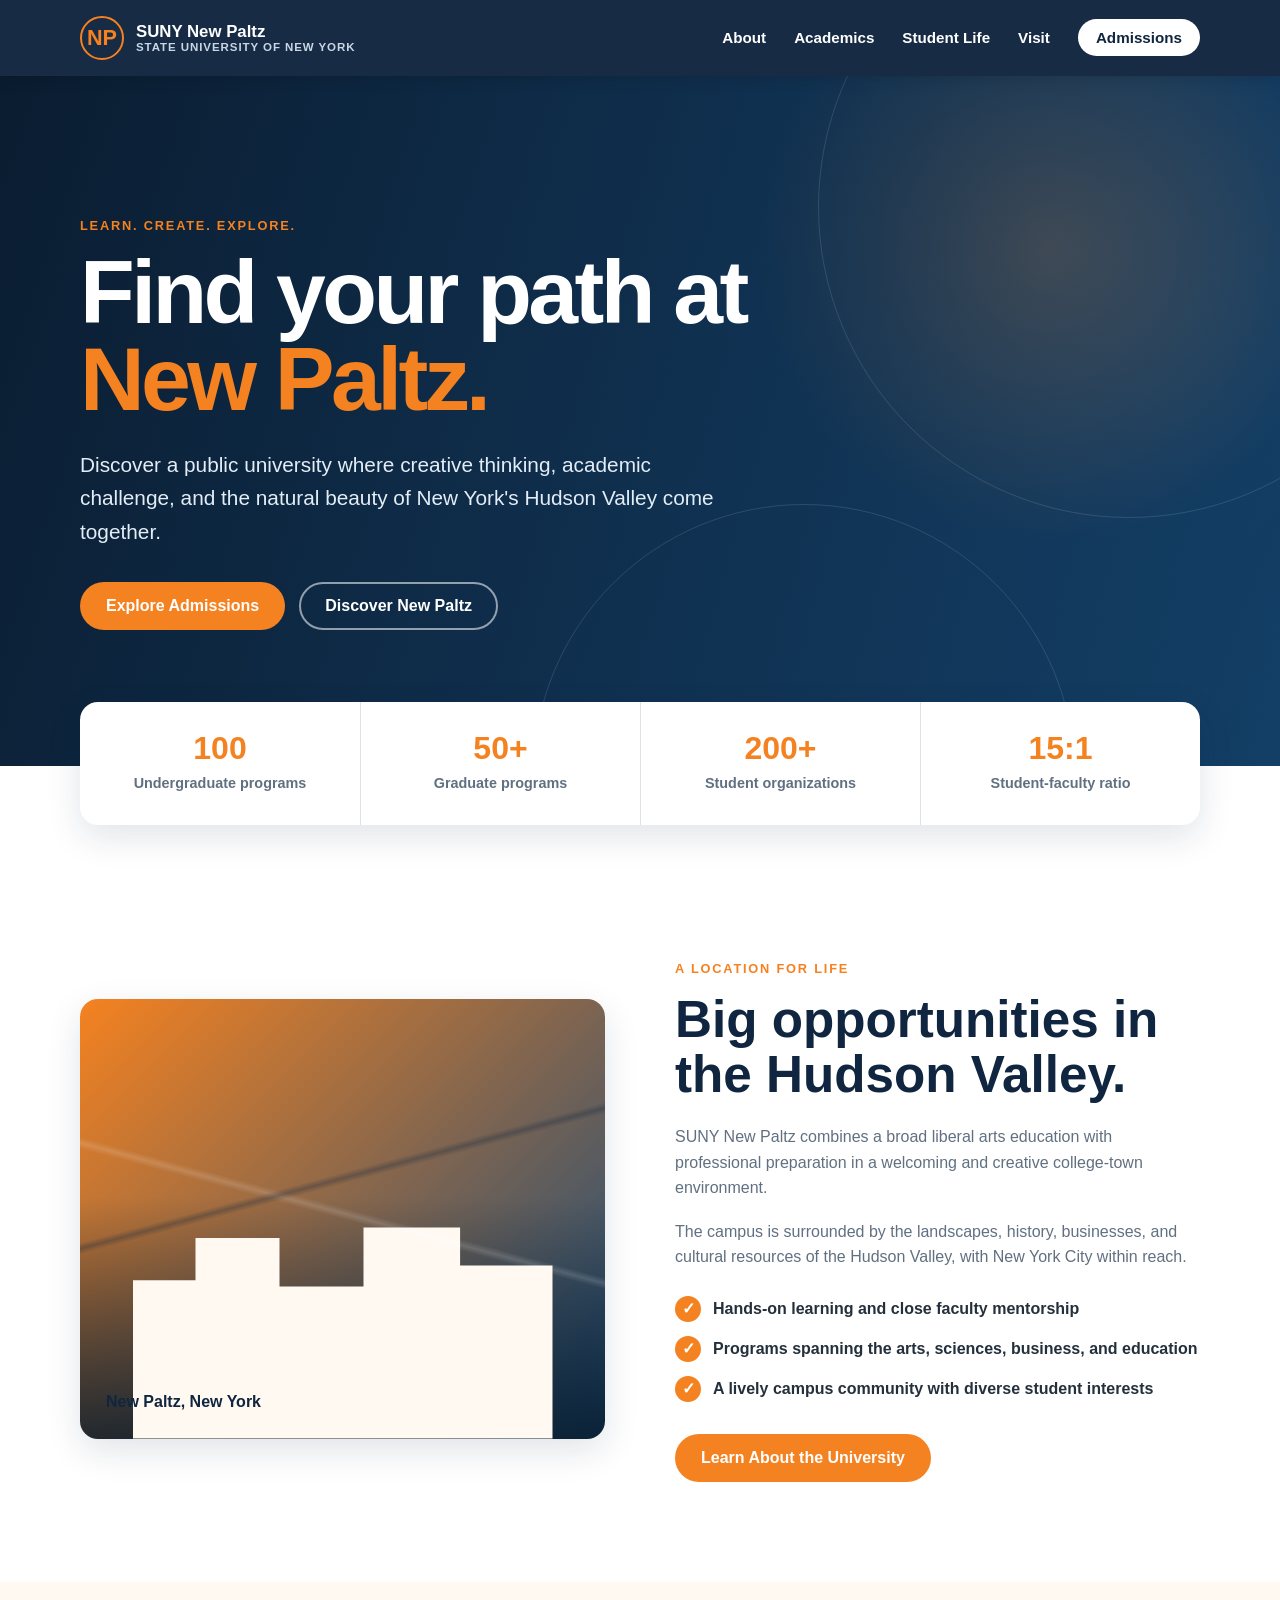
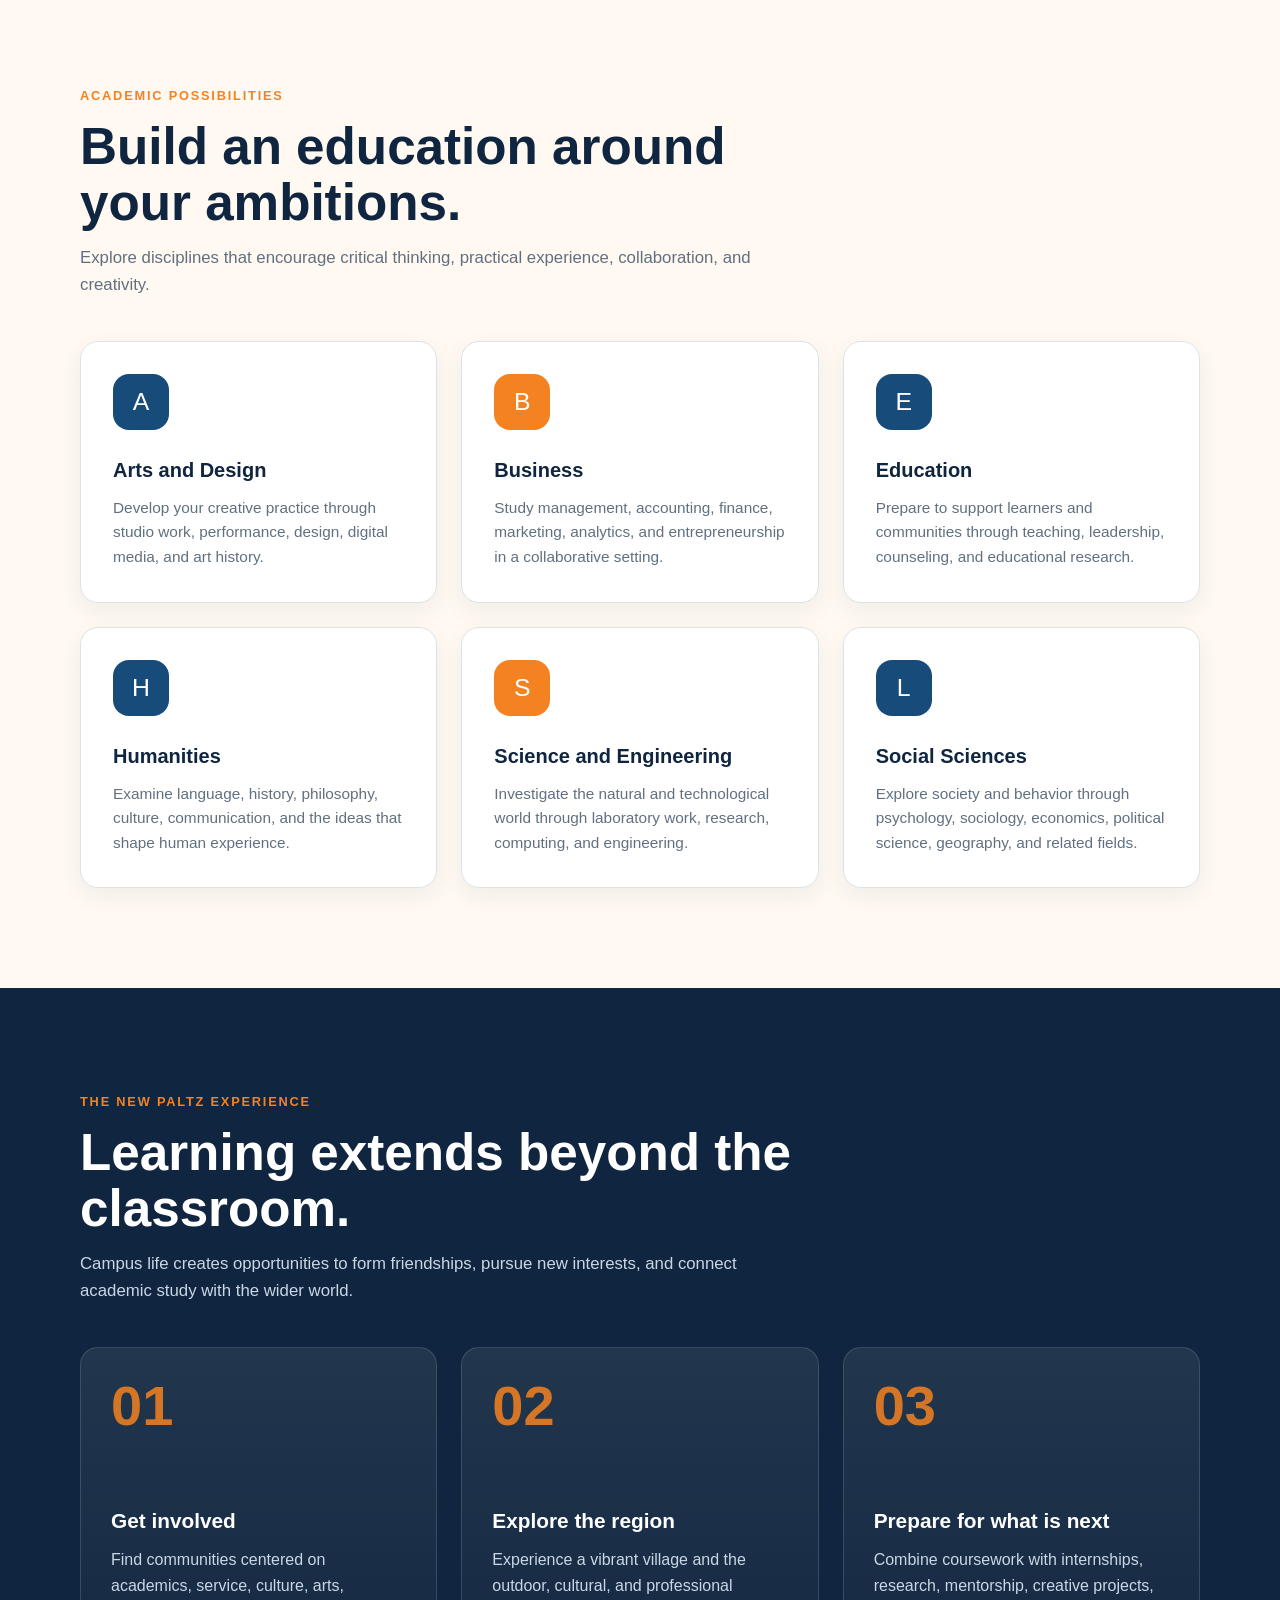
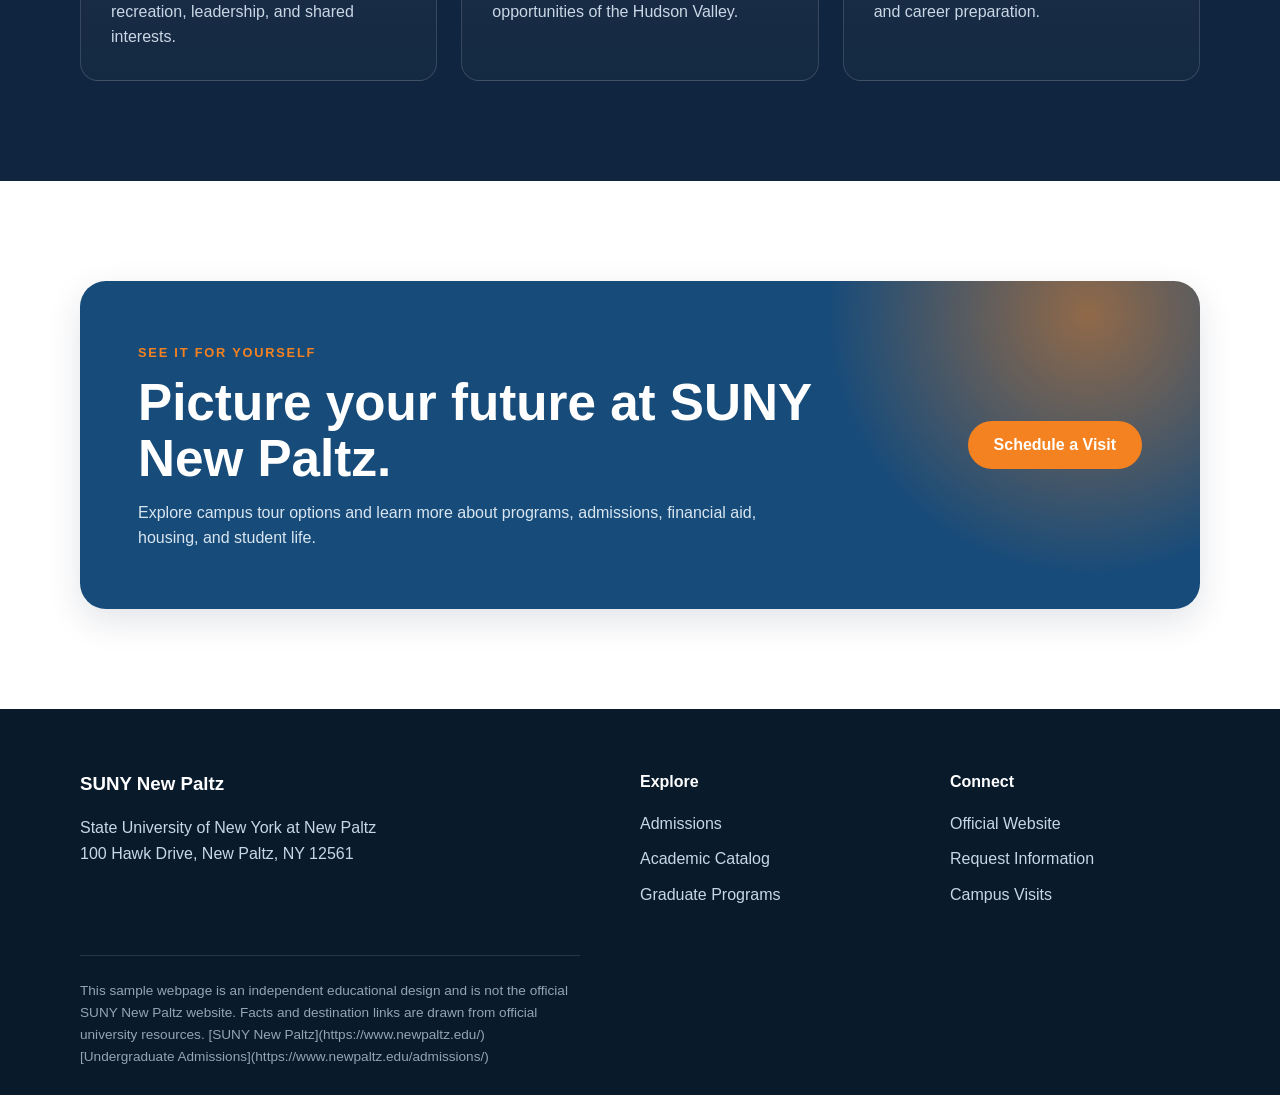
==== SUNY-New-Paltz-Webpage/academics.html @ 66b60093 "Add website" ====
<!DOCTYPE html>
<html lang="en">
<head>
  <meta charset="UTF-8">
  <meta name="viewport" content="width=device-width, initial-scale=1.0">

  <title>SUNY New Paltz | Discover Your Future</title>
  <meta
    name="description"
    content="An informational webpage about SUNY New Paltz, its academics, campus community, and Hudson Valley location."
  >

  <style>
    :root {
      --navy: #10253f;
      --blue: #174b7a;
      --orange: #f58220;
      --cream: #fff9f2;
      --white: #ffffff;
      --text: #24303c;
      --muted: #617080;
      --border: #dce3e8;
      --shadow: 0 12px 35px rgba(16, 37, 63, 0.12);
      --radius: 18px;
    }

    * {
      box-sizing: border-box;
      margin: 0;
      padding: 0;
    }

    html {
      scroll-behavior: smooth;
      scroll-padding-top: 85px;
    }

    body {
      color: var(--text);
      background: var(--white);
      font-family: Arial, Helvetica, sans-serif;
      line-height: 1.6;
    }

    a {
      color: inherit;
      text-decoration: none;
    }

    button,
    a {
      -webkit-tap-highlight-color: transparent;
    }

    .container {
      width: min(1120px, calc(100% - 40px));
      margin: 0 auto;
    }

    .eyebrow {
      display: inline-block;
      margin-bottom: 12px;
      color: var(--orange);
      font-size: 0.8rem;
      font-weight: 800;
      letter-spacing: 0.14em;
      text-transform: uppercase;
    }

    .section-heading {
      max-width: 720px;
      margin-bottom: 42px;
    }

    .section-heading h2 {
      margin-bottom: 14px;
      color: var(--navy);
      font-size: clamp(2rem, 4vw, 3.25rem);
      line-height: 1.1;
    }

    .section-heading p {
      color: var(--muted);
      font-size: 1.05rem;
    }

    .button {
      display: inline-flex;
      align-items: center;
      justify-content: center;
      min-height: 48px;
      padding: 0 24px;
      border: 2px solid transparent;
      border-radius: 999px;
      font-weight: 800;
      transition:
        transform 160ms ease,
        background 160ms ease,
        color 160ms ease;
    }

    .button:hover {
      transform: translateY(-2px);
    }

    .button-primary {
      color: var(--white);
      background: var(--orange);
    }

    .button-primary:hover {
      background: #db690f;
    }

    .button-secondary {
      color: var(--white);
      border-color: rgba(255, 255, 255, 0.55);
    }

    .button-secondary:hover {
      color: var(--navy);
      background: var(--white);
    }

    /* Header */

    .site-header {
      position: sticky;
      top: 0;
      z-index: 1000;
      color: var(--white);
      background: rgba(16, 37, 63, 0.97);
      box-shadow: 0 2px 15px rgba(0, 0, 0, 0.15);
    }

    .nav {
      position: relative;
      display: flex;
      align-items: center;
      justify-content: space-between;
      min-height: 76px;
    }

    .brand {
      display: flex;
      align-items: center;
      gap: 12px;
      font-size: 1.05rem;
      font-weight: 800;
      line-height: 1.15;
    }

    .brand-mark {
      display: grid;
      width: 44px;
      height: 44px;
      place-items: center;
      border: 2px solid var(--orange);
      border-radius: 50%;
      color: var(--orange);
      font-size: 1.35rem;
    }

    .brand small {
      display: block;
      color: #c9d7e5;
      font-size: 0.72rem;
      font-weight: 600;
      letter-spacing: 0.08em;
      text-transform: uppercase;
    }

    .nav-links {
      display: flex;
      align-items: center;
      gap: 28px;
      list-style: none;
    }

    .nav-links a {
      font-size: 0.95rem;
      font-weight: 700;
    }

    .nav-links a:hover {
      color: var(--orange);
    }

    .nav-links .nav-apply {
      padding: 10px 18px;
      border-radius: 999px;
      color: var(--navy);
      background: var(--white);
    }

    .nav-links .nav-apply:hover {
      color: var(--white);
      background: var(--orange);
    }

    .menu-button {
      display: none;
      padding: 8px;
      border: 0;
      color: var(--white);
      background: transparent;
      font-size: 1.65rem;
      cursor: pointer;
    }

    /* Hero */

    .hero {
      position: relative;
      display: grid;
      min-height: 690px;
      place-items: center;
      overflow: hidden;
      color: var(--white);
      background:
        linear-gradient(110deg, rgba(10, 27, 46, 0.96), rgba(23, 75, 122, 0.75)),
        radial-gradient(circle at 82% 25%, #f58220 0, transparent 25%),
        linear-gradient(135deg, #143c63, #071827);
    }

    .hero::before,
    .hero::after {
      position: absolute;
      border: 1px solid rgba(255, 255, 255, 0.12);
      border-radius: 50%;
      content: "";
    }

    .hero::before {
      top: -180px;
      right: -160px;
      width: 620px;
      height: 620px;
    }

    .hero::after {
      right: 16%;
      bottom: -280px;
      width: 540px;
      height: 540px;
    }

    .hero-content {
      position: relative;
      z-index: 1;
      max-width: 780px;
      padding: 110px 0;
    }

    .hero h1 {
      max-width: 720px;
      margin-bottom: 24px;
      font-size: clamp(3rem, 7vw, 5.8rem);
      letter-spacing: -0.04em;
      line-height: 0.98;
    }

    .hero h1 span {
      color: var(--orange);
    }

    .hero p {
      max-width: 650px;
      margin-bottom: 34px;
      color: #e3edf6;
      font-size: clamp(1.05rem, 2vw, 1.3rem);
    }

    .hero-actions {
      display: flex;
      flex-wrap: wrap;
      gap: 14px;
    }

    /* Quick facts */

    .facts {
      position: relative;
      z-index: 5;
      margin-top: -64px;
    }

    .facts-grid {
      display: grid;
      grid-template-columns: repeat(4, 1fr);
      overflow: hidden;
      border-radius: var(--radius);
      background: var(--white);
      box-shadow: var(--shadow);
    }

    .fact {
      padding: 30px 20px;
      text-align: center;
    }

    .fact + .fact {
      border-left: 1px solid var(--border);
    }

    .fact strong {
      display: block;
      color: var(--orange);
      font-size: 2rem;
      line-height: 1;
    }

    .fact span {
      display: block;
      margin-top: 8px;
      color: var(--muted);
      font-size: 0.9rem;
      font-weight: 700;
    }

    /* About */

    .about {
      padding: 130px 0 100px;
    }

    .about-grid {
      display: grid;
      grid-template-columns: 1fr 1fr;
      gap: 70px;
      align-items: center;
    }

    .campus-art {
      position: relative;
      min-height: 440px;
      overflow: hidden;
      border-radius: var(--radius);
      background:
        linear-gradient(180deg, transparent 45%, rgba(7, 24, 39, 0.8)),
        linear-gradient(135deg, #f58220, #174b7a);
      box-shadow: var(--shadow);
    }

    .campus-art::before {
      position: absolute;
      right: 10%;
      bottom: 0;
      left: 10%;
      height: 48%;
      background: var(--cream);
      clip-path: polygon(
        0 25%,
        15% 25%,
        15% 5%,
        35% 5%,
        35% 28%,
        55% 28%,
        55% 0,
        78% 0,
        78% 18%,
        100% 18%,
        100% 100%,
        0 100%
      );
      content: "";
    }

    .campus-art::after {
      position: absolute;
      inset: 0;
      background:
        linear-gradient(165deg, transparent 42%, rgba(16, 37, 63, 0.32) 43%, transparent 44%),
        linear-gradient(15deg, transparent 50%, rgba(255, 255, 255, 0.15) 51%, transparent 52%);
      content: "";
    }

    .art-label {
      position: absolute;
      z-index: 2;
      bottom: 24px;
      left: 26px;
      color: var(--navy);
      font-weight: 800;
    }

    .about-copy h2 {
      margin-bottom: 22px;
      color: var(--navy);
      font-size: clamp(2rem, 4vw, 3.25rem);
      line-height: 1.08;
    }

    .about-copy p {
      margin-bottom: 18px;
      color: var(--muted);
    }

    .check-list {
      display: grid;
      gap: 14px;
      margin: 26px 0 32px;
      list-style: none;
    }

    .check-list li {
      display: flex;
      gap: 12px;
      font-weight: 700;
    }

    .check-list li::before {
      flex: 0 0 26px;
      color: var(--white);
      background: var(--orange);
      border-radius: 50%;
      content: "✓";
      line-height: 26px;
      text-align: center;
    }

    /* Academics */

    .academics {
      padding: 100px 0;
      background: var(--cream);
    }

    .card-grid {
      display: grid;
      grid-template-columns: repeat(3, 1fr);
      gap: 24px;
    }

    .card {
      padding: 32px;
      border: 1px solid var(--border);
      border-radius: var(--radius);
      background: var(--white);
      box-shadow: 0 8px 24px rgba(16, 37, 63, 0.06);
      transition:
        transform 180ms ease,
        box-shadow 180ms ease;
    }

    .card:hover {
      transform: translateY(-6px);
      box-shadow: var(--shadow);
    }

    .card-icon {
      display: grid;
      width: 56px;
      height: 56px;
      margin-bottom: 24px;
      place-items: center;
      border-radius: 16px;
      color: var(--white);
      background: var(--blue);
      font-size: 1.55rem;
    }

    .card:nth-child(2) .card-icon,
    .card:nth-child(5) .card-icon {
      background: var(--orange);
    }

    .card h3 {
      margin-bottom: 10px;
      color: var(--navy);
      font-size: 1.25rem;
    }

    .card p {
      color: var(--muted);
      font-size: 0.96rem;
    }

    /* Experience */

    .experience {
      padding: 100px 0;
      color: var(--white);
      background: var(--navy);
    }

    .experience .section-heading h2 {
      color: var(--white);
    }

    .experience .section-heading p {
      color: #c9d7e5;
    }

    .experience-grid {
      display: grid;
      grid-template-columns: repeat(3, 1fr);
      gap: 24px;
    }

    .experience-item {
      min-height: 280px;
      padding: 30px;
      border: 1px solid rgba(255, 255, 255, 0.14);
      border-radius: var(--radius);
      background:
        linear-gradient(180deg, rgba(255, 255, 255, 0.08), rgba(255, 255, 255, 0.02));
    }

    .experience-item .number {
      display: block;
      margin-bottom: 70px;
      color: var(--orange);
      font-size: 3.5rem;
      font-weight: 900;
      line-height: 1;
      opacity: 0.85;
    }

    .experience-item h3 {
      margin-bottom: 10px;
      font-size: 1.3rem;
    }

    .experience-item p {
      color: #c9d7e5;
    }

    /* Visit CTA */

    .visit {
      padding: 100px 0;
    }

    .visit-panel {
      display: grid;
      grid-template-columns: 1.4fr auto;
      gap: 40px;
      align-items: center;
      padding: 58px;
      border-radius: 26px;
      color: var(--white);
      background:
        radial-gradient(circle at 90% 10%, rgba(245, 130, 32, 0.55), transparent 25%),
        var(--blue);
      box-shadow: var(--shadow);
    }

    .visit-panel h2 {
      margin-bottom: 14px;
      font-size: clamp(2rem, 4vw, 3.4rem);
      line-height: 1.08;
    }

    .visit-panel p {
      max-width: 650px;
      color: #d9e6f0;
    }

    /* Footer */

    .site-footer {
      padding: 60px 0 28px;
      color: #c9d7e5;
      background: #091a2b;
    }

    .footer-grid {
      display: grid;
      grid-template-columns: 2fr 1fr 1fr;
      gap: 60px;
      margin-bottom: 48px;
    }

    .site-footer h3,
    .site-footer h4 {
      margin-bottom: 16px;
      color: var(--white);
    }

    .site-footer p {
      max-width: 500px;
    }

    .footer-links {
      display: grid;
      gap: 10px;
      list-style: none;
    }

    .footer-links a:hover {
      color: var(--orange);
    }

    .copyright {
      padding-top: 24px;
      border-top: 1px solid rgba(255, 255, 255, 0.12);
      color: #91a5b7;
      font-size: 0.85rem;
    }

    /* Accessibility */

    .skip-link {
      position: fixed;
      top: -100px;
      left: 20px;
      z-index: 2000;
      padding: 12px 18px;
      color: var(--white);
      background: var(--orange);
    }

    .skip-link:focus {
      top: 12px;
    }

    a:focus-visible,
    button:focus-visible {
      outline: 3px solid #ffb46e;
      outline-offset: 4px;
    }

    /* Responsive layouts */

    @media (max-width: 900px) {
      .menu-button {
        display: block;
      }

      .nav-links {
        position: absolute;
        top: 76px;
        right: 0;
        left: 0;
        display: none;
        padding: 22px;
        border-radius: 0 0 16px 16px;
        background: var(--navy);
        box-shadow: var(--shadow);
      }

      .nav-links.open {
        display: grid;
      }

      .nav-links .nav-apply {
        text-align: center;
      }

      .facts-grid {
        grid-template-columns: repeat(2, 1fr);
      }

      .fact:nth-child(3) {
        border-left: 0;
        border-top: 1px solid var(--border);
      }

      .fact:nth-child(4) {
        border-top: 1px solid var(--border);
      }

      .about-grid,
      .visit-panel {
        grid-template-columns: 1fr;
      }

      .card-grid,
      .experience-grid {
        grid-template-columns: repeat(2, 1fr);
      }
    }

    @media (max-width: 620px) {
      .container {
        width: min(100% - 28px, 1120px);
      }

      .hero {
        min-height: 640px;
      }

      .hero-content {
        padding: 90px 0;
      }

      .facts {
        margin-top: -38px;
      }

      .fact {
        padding: 24px 12px;
      }

      .fact strong {
        font-size: 1.5rem;
      }

      .about {
        padding-top: 95px;
      }

      .campus-art {
        min-height: 340px;
      }

      .card-grid,
      .experience-grid {
        grid-template-columns: 1fr;
      }

      .visit-panel {
        padding: 36px 26px;
      }

      .footer-grid {
        grid-template-columns: 1fr;
        gap: 34px;
      }
    }

    @media (prefers-reduced-motion: reduce) {
      html {
        scroll-behavior: auto;
      }

      *,
      *::before,
      *::after {
        transition: none !important;
      }
    }
  </style>
</head>

<body>
  <a class="skip-link" href="#main-content">Skip to main content</a>

  <header class="site-header">
    <nav class="nav container" aria-label="Main navigation">
      <a class="brand" href="#home" aria-label="SUNY New Paltz home">
        <span class="brand-mark" aria-hidden="true">NP</span>
        <span>
          SUNY New Paltz
          <small>State University of New York</small>
        </span>
      </a>

      <button
        class="menu-button"
        type="button"
        aria-label="Open navigation menu"
        aria-expanded="false"
        aria-controls="nav-links"
      >
        ☰
      </button>

      <ul class="nav-links" id="nav-links">
        <li><a href="#about">About</a></li>
        <li><a href="#academics">Academics</a></li>
        <li><a href="#experience">Student Life</a></li>
        <li><a href="#visit">Visit</a></li>
        <li>
          <a
            class="nav-apply"
            href="[newpaltz.edu](https://www.newpaltz.edu/admissions/)"
            target="_blank"
            rel="noopener noreferrer"
          >
            Admissions
          </a>
        </li>
      </ul>
    </nav>
  </header>

  <main id="main-content">
    <section class="hero" id="home">
      <div class="container">
        <div class="hero-content">
          <span class="eyebrow">Learn. Create. Explore.</span>

          <h1>Find your path at <span>New Paltz.</span></h1>

          <p>
            Discover a public university where creative thinking, academic
            challenge, and the natural beauty of New York's Hudson Valley come
            together.
          </p>

          <div class="hero-actions">
            <a
              class="button button-primary"
              href="[newpaltz.edu](https://www.newpaltz.edu/admissions/)"
              target="_blank"
              rel="noopener noreferrer"
            >
              Explore Admissions
            </a>

            <a class="button button-secondary" href="#about">
              Discover New Paltz
            </a>
          </div>
        </div>
      </div>
    </section>

    <aside class="facts" aria-label="SUNY New Paltz quick facts">
      <div class="container">
        <div class="facts-grid">
          <div class="fact">
            <strong>100</strong>
            <span>Undergraduate programs</span>
          </div>

          <div class="fact">
            <strong>50+</strong>
            <span>Graduate programs</span>
          </div>

          <div class="fact">
            <strong>200+</strong>
            <span>Student organizations</span>
          </div>

          <div class="fact">
            <strong>15:1</strong>
            <span>Student-faculty ratio</span>
          </div>
        </div>
      </div>
    </aside>

    <section class="about" id="about">
      <div class="container about-grid">
        <div
          class="campus-art"
          role="img"
          aria-label="Stylized illustration representing the SUNY New Paltz campus"
        >
          <span class="art-label">New Paltz, New York</span>
        </div>

        <div class="about-copy">
          <span class="eyebrow">A location for life</span>

          <h2>Big opportunities in the Hudson Valley.</h2>

          <p>
            SUNY New Paltz combines a broad liberal arts education with
            professional preparation in a welcoming and creative college-town
            environment.
          </p>

          <p>
            The campus is surrounded by the landscapes, history, businesses,
            and cultural resources of the Hudson Valley, with New York City
            within reach.
          </p>

          <ul class="check-list">
            <li>Hands-on learning and close faculty mentorship</li>
            <li>Programs spanning the arts, sciences, business, and education</li>
            <li>A lively campus community with diverse student interests</li>
          </ul>

          <a
            class="button button-primary"
            href="[newpaltz.edu](https://www.newpaltz.edu/about/)"
            target="_blank"
            rel="noopener noreferrer"
          >
            Learn About the University
          </a>
        </div>
      </div>
    </section>

    <section class="academics" id="academics">
      <div class="container">
        <div class="section-heading">
          <span class="eyebrow">Academic possibilities</span>
          <h2>Build an education around your ambitions.</h2>
          <p>
            Explore disciplines that encourage critical thinking, practical
            experience, collaboration, and creativity.
          </p>
        </div>

        <div class="card-grid">
          <article class="card">
            <div class="card-icon" aria-hidden="true">A</div>
            <h3>Arts and Design</h3>
            <p>
              Develop your creative practice through studio work, performance,
              design, digital media, and art history.
            </p>
          </article>

          <article class="card">
            <div class="card-icon" aria-hidden="true">B</div>
            <h3>Business</h3>
            <p>
              Study management, accounting, finance, marketing, analytics, and
              entrepreneurship in a collaborative setting.
            </p>
          </article>

          <article class="card">
            <div class="card-icon" aria-hidden="true">E</div>
            <h3>Education</h3>
            <p>
              Prepare to support learners and communities through teaching,
              leadership, counseling, and educational research.
            </p>
          </article>

          <article class="card">
            <div class="card-icon" aria-hidden="true">H</div>
            <h3>Humanities</h3>
            <p>
              Examine language, history, philosophy, culture, communication,
              and the ideas that shape human experience.
            </p>
          </article>

          <article class="card">
            <div class="card-icon" aria-hidden="true">S</div>
            <h3>Science and Engineering</h3>
            <p>
              Investigate the natural and technological world through
              laboratory work, research, computing, and engineering.
            </p>
          </article>

          <article class="card">
            <div class="card-icon" aria-hidden="true">L</div>
            <h3>Social Sciences</h3>
            <p>
              Explore society and behavior through psychology, sociology,
              economics, political science, geography, and related fields.
            </p>
          </article>
        </div>
      </div>
    </section>

    <section class="experience" id="experience">
      <div class="container">
        <div class="section-heading">
          <span class="eyebrow">The New Paltz experience</span>
          <h2>Learning extends beyond the classroom.</h2>
          <p>
            Campus life creates opportunities to form friendships, pursue new
            interests, and connect academic study with the wider world.
          </p>
        </div>

        <div class="experience-grid">
          <article class="experience-item">
            <span class="number" aria-hidden="true">01</span>
            <h3>Get involved</h3>
            <p>
              Find communities centered on academics, service, culture, arts,
              recreation, leadership, and shared interests.
            </p>
          </article>

          <article class="experience-item">
            <span class="number" aria-hidden="true">02</span>
            <h3>Explore the region</h3>
            <p>
              Experience a vibrant village and the outdoor, cultural, and
              professional opportunities of the Hudson Valley.
            </p>
          </article>

          <article class="experience-item">
            <span class="number" aria-hidden="true">03</span>
            <h3>Prepare for what is next</h3>
            <p>
              Combine coursework with internships, research, mentorship,
              creative projects, and career preparation.
            </p>
          </article>
        </div>
      </div>
    </section>

    <section class="visit" id="visit">
      <div class="container">
        <div class="visit-panel">
          <div>
            <span class="eyebrow">See it for yourself</span>
            <h2>Picture your future at SUNY New Paltz.</h2>
            <p>
              Explore campus tour options and learn more about programs,
              admissions, financial aid, housing, and student life.
            </p>
          </div>

          <a
            class="button button-primary"
            href="[admissions.newpaltz.edu](https://admissions.newpaltz.edu/portal/campus-tours)"
            target="_blank"
            rel="noopener noreferrer"
          >
            Schedule a Visit
          </a>
        </div>
      </div>
    </section>
  </main>

  <footer class="site-footer">
    <div class="container">
      <div class="footer-grid">
        <div>
          <h3>SUNY New Paltz</h3>
          <p>
            State University of New York at New Paltz<br>
            100 Hawk Drive, New Paltz, NY 12561
          </p>
        </div>

        <div>
          <h4>Explore</h4>
          <ul class="footer-links">
            <li>
              <a
                href="[newpaltz.edu](https://www.newpaltz.edu/admissions/)"
                target="_blank"
                rel="noopener noreferrer"
              >
                Admissions
              </a>
            </li>
            <li>
              <a
                href="[catalog.newpaltz.edu](https://catalog.newpaltz.edu/)"
                target="_blank"
                rel="noopener noreferrer"
              >
                Academic Catalog
              </a>
            </li>
            <li>
              <a
                href="[newpaltz.edu](https://www.newpaltz.edu/graduate/)"
                target="_blank"
                rel="noopener noreferrer"
              >
                Graduate Programs
              </a>
            </li>
          </ul>
        </div>

        <div>
          <h4>Connect</h4>
          <ul class="footer-links">
            <li>
              <a
                href="[newpaltz.edu](https://www.newpaltz.edu/)"
                target="_blank"
                rel="noopener noreferrer"
              >
                Official Website
              </a>
            </li>
            <li>
              <a
                href="[admissions.newpaltz.edu](https://admissions.newpaltz.edu/register/inquiry)"
                target="_blank"
                rel="noopener noreferrer"
              >
                Request Information
              </a>
            </li>
            <li>
              <a
                href="[newpaltz.edu](https://www.newpaltz.edu/admissions/visit.html)"
                target="_blank"
                rel="noopener noreferrer"
              >
                Campus Visits
              </a>
            </li>
          </ul>
        </div>
      </div>

      <p class="copyright">
        This sample webpage is an independent educational design and is not the
        official SUNY New Paltz website. Facts and destination links are drawn
        from official university resources. [SUNY New Paltz](https://www.newpaltz.edu/)
        [Undergraduate Admissions](https://www.newpaltz.edu/admissions/)
      </p>
    </div>
  </footer>

  <script>
    const menuButton = document.querySelector(".menu-button");
    const navLinks = document.querySelector("#nav-links");

    menuButton.addEventListener("click", () => {
      const isOpen = navLinks.classList.toggle("open");

      menuButton.setAttribute("aria-expanded", String(isOpen));
      menuButton.setAttribute(
        "aria-label",
        isOpen ? "Close navigation menu" : "Open navigation menu"
      );
      menuButton.textContent = isOpen ? "×" : "☰";
    });

    navLinks.querySelectorAll("a").forEach((link) => {
      link.addEventListener("click", () => {
        navLinks.classList.remove("open");
        menuButton.setAttribute("aria-expanded", "false");
        menuButton.setAttribute("aria-label", "Open navigation menu");
        menuButton.textContent = "☰";
      });
    });
  </script>
</body>
</html>
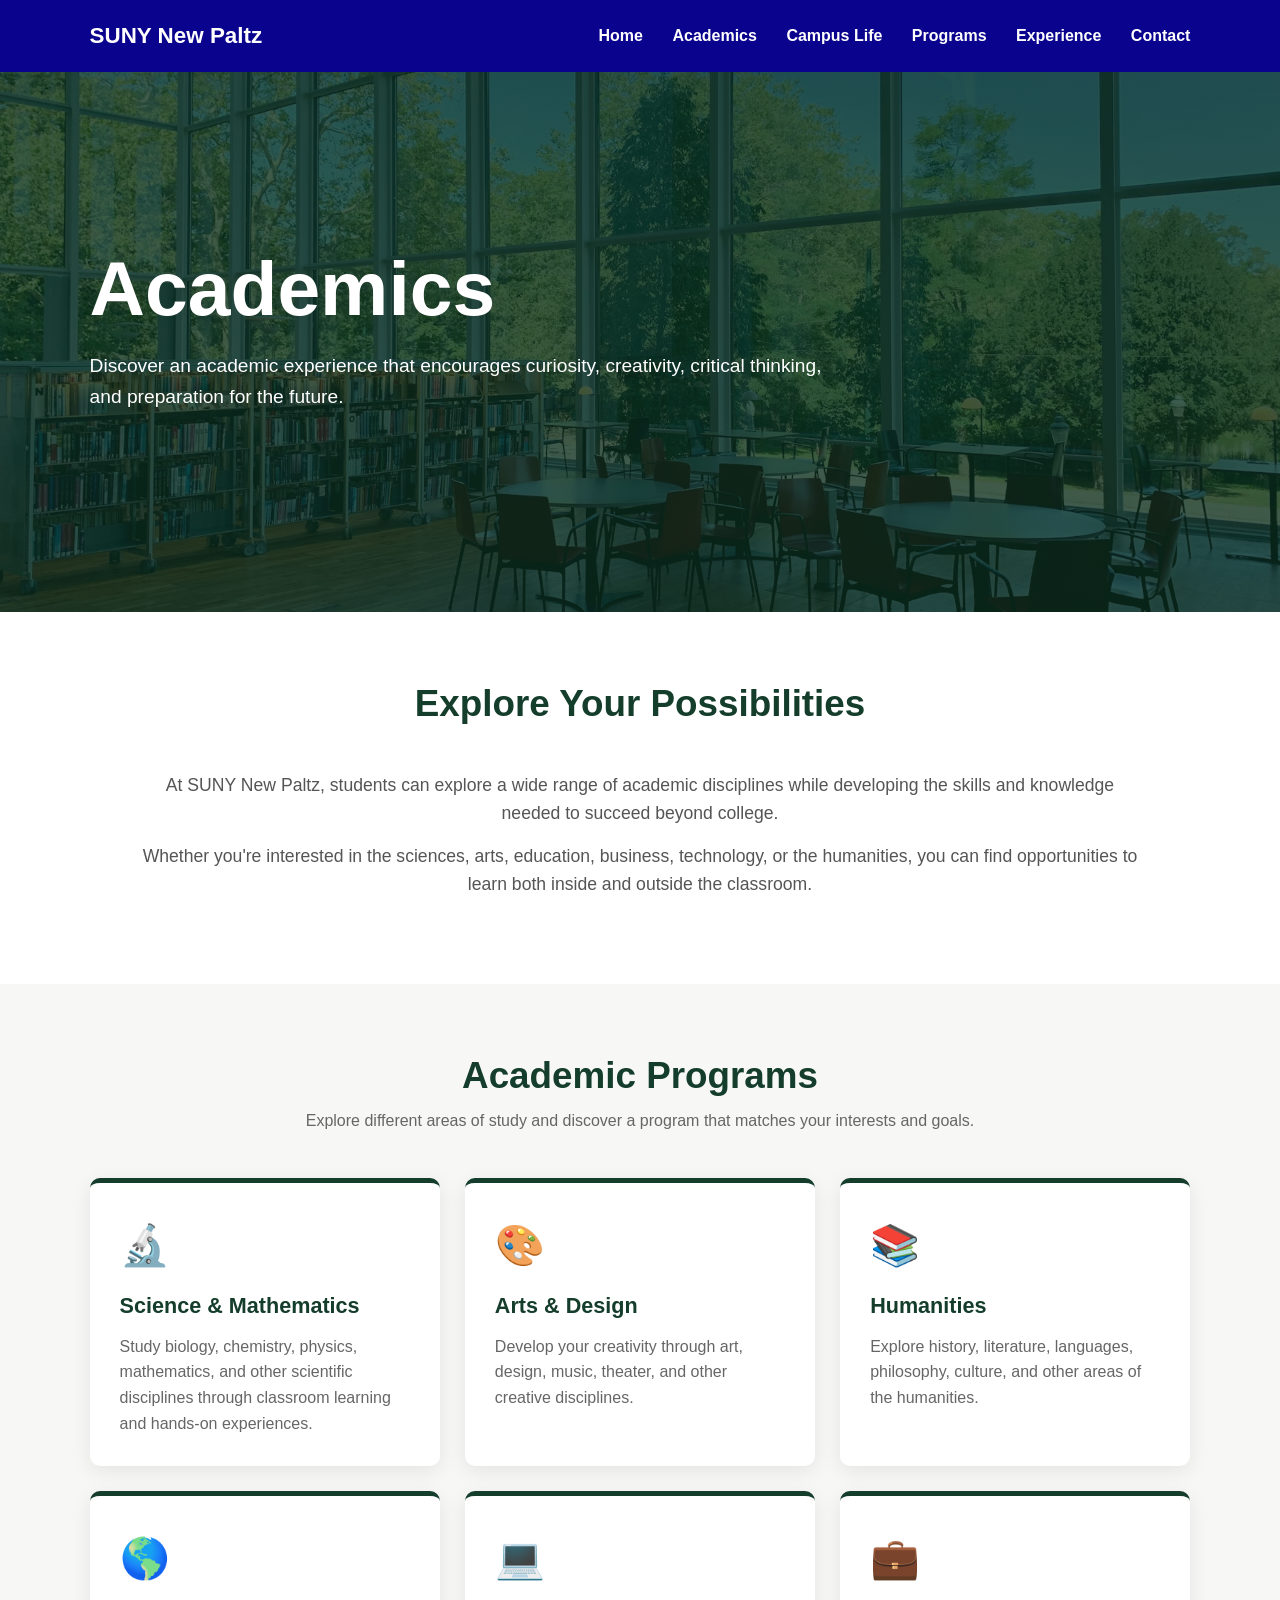
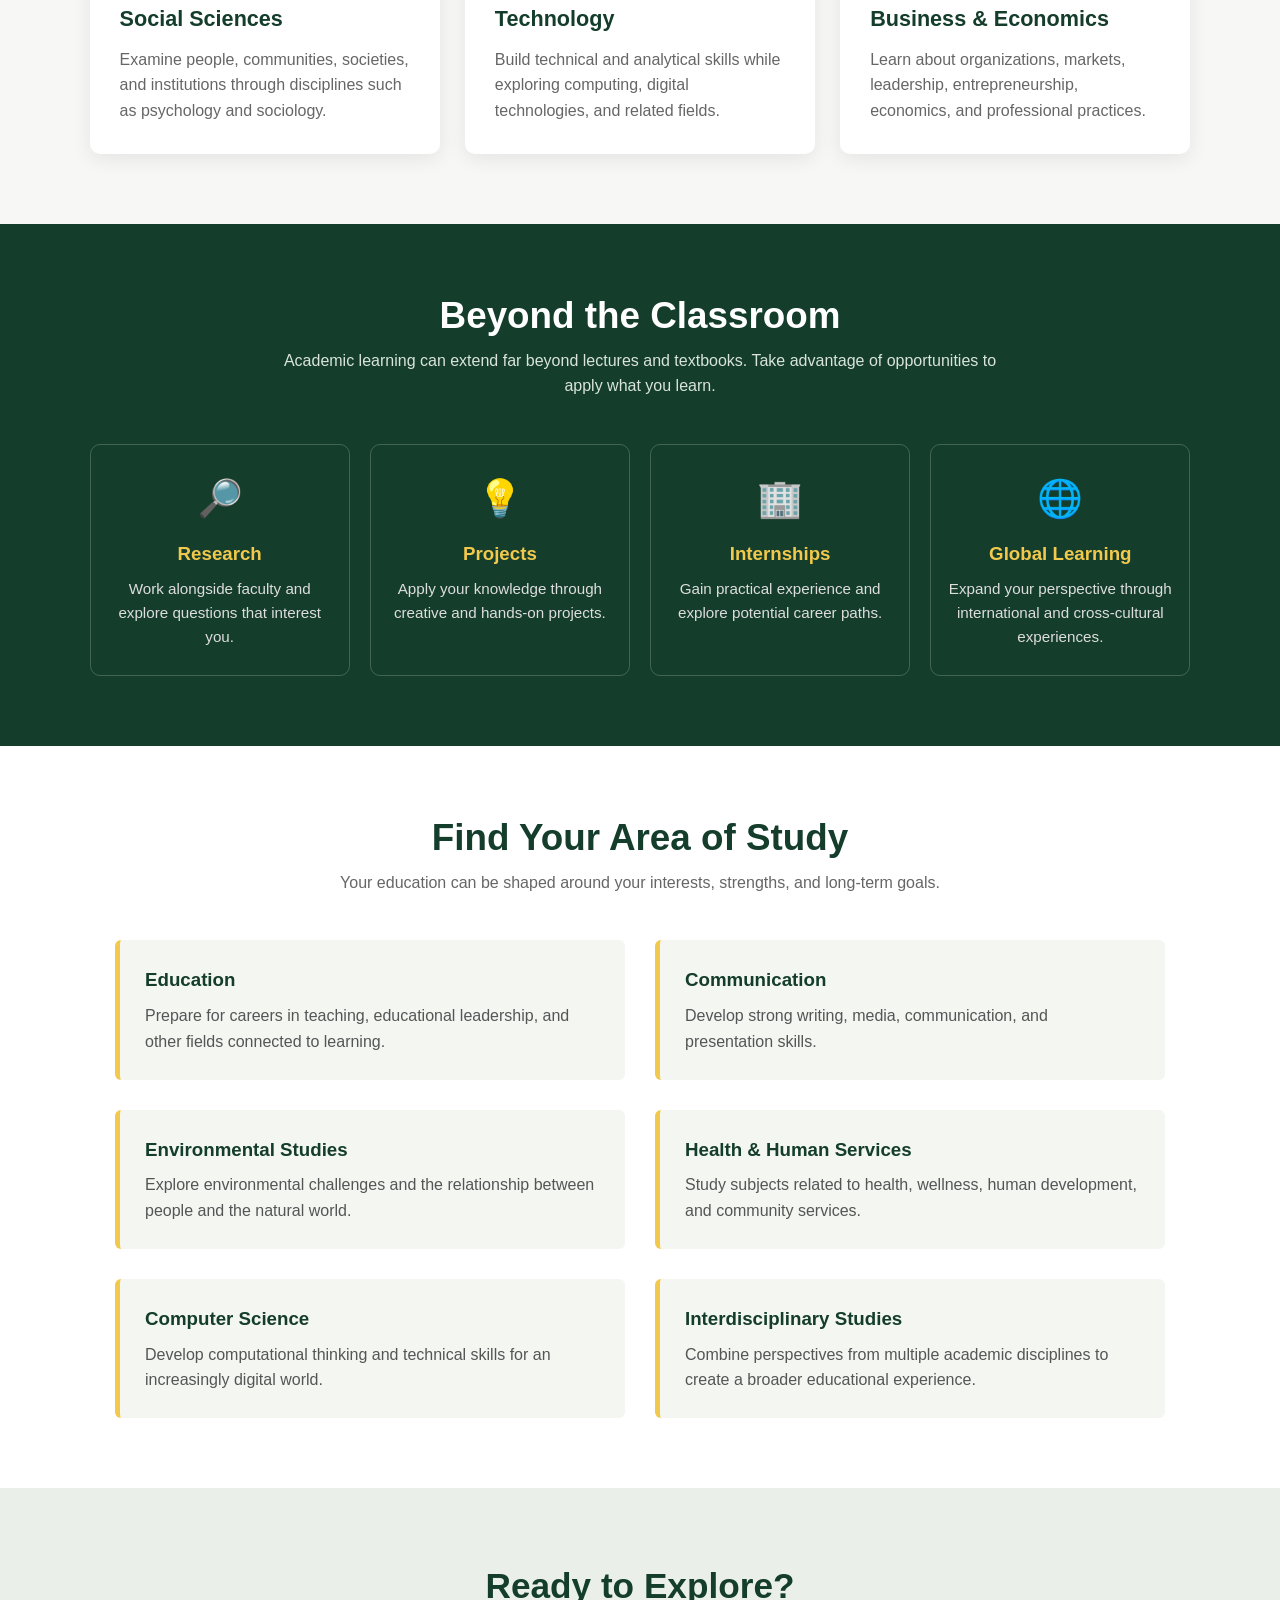
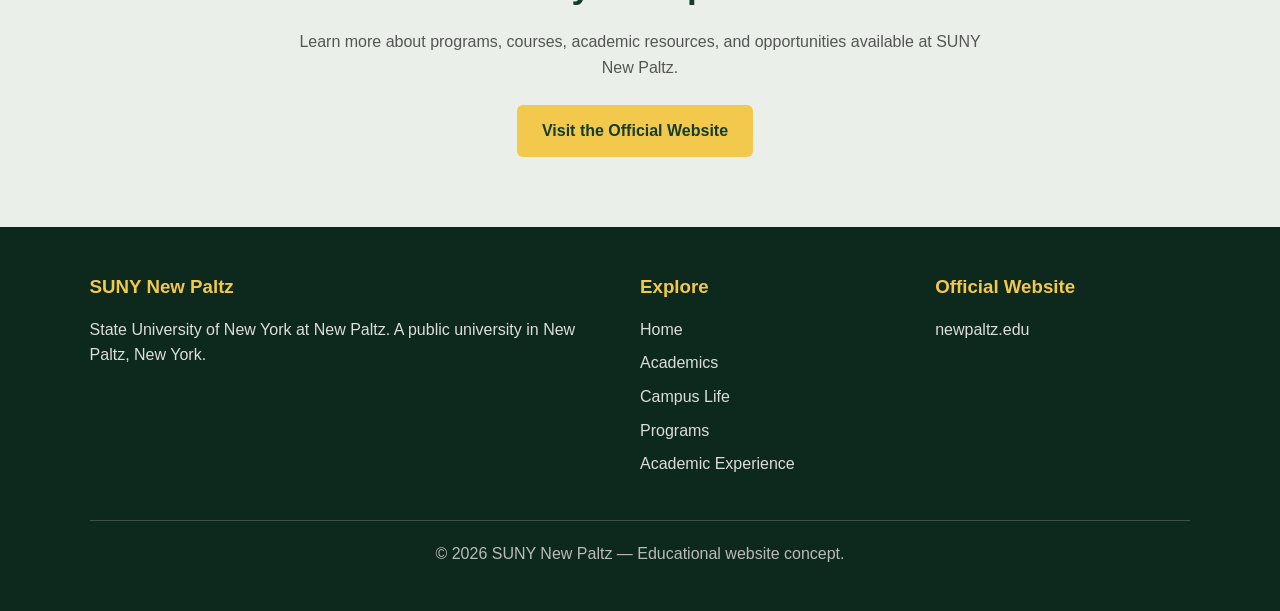
==== commit b8561c48: "replace all files" ====
--- a/SUNY-New-Paltz-Webpage/academics.html
+++ b/SUNY-New-Paltz-Webpage/academics.html
@@ -3,1128 +3,323 @@
 <head>
   <meta charset="UTF-8">
   <meta name="viewport" content="width=device-width, initial-scale=1.0">
-
-  <title>SUNY New Paltz | Discover Your Future</title>
-  <meta
-    name="description"
-    content="An informational webpage about SUNY New Paltz, its academics, campus community, and Hudson Valley location."
-  >
-
-  <style>
-    :root {
-      --navy: #10253f;
-      --blue: #174b7a;
-      --orange: #f58220;
-      --cream: #fff9f2;
-      --white: #ffffff;
-      --text: #24303c;
-      --muted: #617080;
-      --border: #dce3e8;
-      --shadow: 0 12px 35px rgba(16, 37, 63, 0.12);
-      --radius: 18px;
-    }
-
-    * {
-      box-sizing: border-box;
-      margin: 0;
-      padding: 0;
-    }
-
-    html {
-      scroll-behavior: smooth;
-      scroll-padding-top: 85px;
-    }
-
-    body {
-      color: var(--text);
-      background: var(--white);
-      font-family: Arial, Helvetica, sans-serif;
-      line-height: 1.6;
-    }
-
-    a {
-      color: inherit;
-      text-decoration: none;
-    }
-
-    button,
-    a {
-      -webkit-tap-highlight-color: transparent;
-    }
-
-    .container {
-      width: min(1120px, calc(100% - 40px));
-      margin: 0 auto;
-    }
-
-    .eyebrow {
-      display: inline-block;
-      margin-bottom: 12px;
-      color: var(--orange);
-      font-size: 0.8rem;
-      font-weight: 800;
-      letter-spacing: 0.14em;
-      text-transform: uppercase;
-    }
-
-    .section-heading {
-      max-width: 720px;
-      margin-bottom: 42px;
-    }
-
-    .section-heading h2 {
-      margin-bottom: 14px;
-      color: var(--navy);
-      font-size: clamp(2rem, 4vw, 3.25rem);
-      line-height: 1.1;
-    }
-
-    .section-heading p {
-      color: var(--muted);
-      font-size: 1.05rem;
-    }
-
-    .button {
-      display: inline-flex;
-      align-items: center;
-      justify-content: center;
-      min-height: 48px;
-      padding: 0 24px;
-      border: 2px solid transparent;
-      border-radius: 999px;
-      font-weight: 800;
-      transition:
-        transform 160ms ease,
-        background 160ms ease,
-        color 160ms ease;
-    }
-
-    .button:hover {
-      transform: translateY(-2px);
-    }
-
-    .button-primary {
-      color: var(--white);
-      background: var(--orange);
-    }
-
-    .button-primary:hover {
-      background: #db690f;
-    }
-
-    .button-secondary {
-      color: var(--white);
-      border-color: rgba(255, 255, 255, 0.55);
-    }
-
-    .button-secondary:hover {
-      color: var(--navy);
-      background: var(--white);
-    }
-
-    /* Header */
-
-    .site-header {
-      position: sticky;
-      top: 0;
-      z-index: 1000;
-      color: var(--white);
-      background: rgba(16, 37, 63, 0.97);
-      box-shadow: 0 2px 15px rgba(0, 0, 0, 0.15);
-    }
-
-    .nav {
-      position: relative;
-      display: flex;
-      align-items: center;
-      justify-content: space-between;
-      min-height: 76px;
-    }
-
-    .brand {
-      display: flex;
-      align-items: center;
-      gap: 12px;
-      font-size: 1.05rem;
-      font-weight: 800;
-      line-height: 1.15;
-    }
-
-    .brand-mark {
-      display: grid;
-      width: 44px;
-      height: 44px;
-      place-items: center;
-      border: 2px solid var(--orange);
-      border-radius: 50%;
-      color: var(--orange);
-      font-size: 1.35rem;
-    }
-
-    .brand small {
-      display: block;
-      color: #c9d7e5;
-      font-size: 0.72rem;
-      font-weight: 600;
-      letter-spacing: 0.08em;
-      text-transform: uppercase;
-    }
-
-    .nav-links {
-      display: flex;
-      align-items: center;
-      gap: 28px;
-      list-style: none;
-    }
-
-    .nav-links a {
-      font-size: 0.95rem;
-      font-weight: 700;
-    }
-
-    .nav-links a:hover {
-      color: var(--orange);
-    }
-
-    .nav-links .nav-apply {
-      padding: 10px 18px;
-      border-radius: 999px;
-      color: var(--navy);
-      background: var(--white);
-    }
-
-    .nav-links .nav-apply:hover {
-      color: var(--white);
-      background: var(--orange);
-    }
-
-    .menu-button {
-      display: none;
-      padding: 8px;
-      border: 0;
-      color: var(--white);
-      background: transparent;
-      font-size: 1.65rem;
-      cursor: pointer;
-    }
-
-    /* Hero */
-
-    .hero {
-      position: relative;
-      display: grid;
-      min-height: 690px;
-      place-items: center;
-      overflow: hidden;
-      color: var(--white);
-      background:
-        linear-gradient(110deg, rgba(10, 27, 46, 0.96), rgba(23, 75, 122, 0.75)),
-        radial-gradient(circle at 82% 25%, #f58220 0, transparent 25%),
-        linear-gradient(135deg, #143c63, #071827);
-    }
-
-    .hero::before,
-    .hero::after {
-      position: absolute;
-      border: 1px solid rgba(255, 255, 255, 0.12);
-      border-radius: 50%;
-      content: "";
-    }
-
-    .hero::before {
-      top: -180px;
-      right: -160px;
-      width: 620px;
-      height: 620px;
-    }
-
-    .hero::after {
-      right: 16%;
-      bottom: -280px;
-      width: 540px;
-      height: 540px;
-    }
-
-    .hero-content {
-      position: relative;
-      z-index: 1;
-      max-width: 780px;
-      padding: 110px 0;
-    }
-
-    .hero h1 {
-      max-width: 720px;
-      margin-bottom: 24px;
-      font-size: clamp(3rem, 7vw, 5.8rem);
-      letter-spacing: -0.04em;
-      line-height: 0.98;
-    }
-
-    .hero h1 span {
-      color: var(--orange);
-    }
-
-    .hero p {
-      max-width: 650px;
-      margin-bottom: 34px;
-      color: #e3edf6;
-      font-size: clamp(1.05rem, 2vw, 1.3rem);
-    }
-
-    .hero-actions {
-      display: flex;
-      flex-wrap: wrap;
-      gap: 14px;
-    }
-
-    /* Quick facts */
-
-    .facts {
-      position: relative;
-      z-index: 5;
-      margin-top: -64px;
-    }
-
-    .facts-grid {
-      display: grid;
-      grid-template-columns: repeat(4, 1fr);
-      overflow: hidden;
-      border-radius: var(--radius);
-      background: var(--white);
-      box-shadow: var(--shadow);
-    }
-
-    .fact {
-      padding: 30px 20px;
-      text-align: center;
-    }
-
-    .fact + .fact {
-      border-left: 1px solid var(--border);
-    }
-
-    .fact strong {
-      display: block;
-      color: var(--orange);
-      font-size: 2rem;
-      line-height: 1;
-    }
-
-    .fact span {
-      display: block;
-      margin-top: 8px;
-      color: var(--muted);
-      font-size: 0.9rem;
-      font-weight: 700;
-    }
-
-    /* About */
-
-    .about {
-      padding: 130px 0 100px;
-    }
-
-    .about-grid {
-      display: grid;
-      grid-template-columns: 1fr 1fr;
-      gap: 70px;
-      align-items: center;
-    }
-
-    .campus-art {
-      position: relative;
-      min-height: 440px;
-      overflow: hidden;
-      border-radius: var(--radius);
-      background:
-        linear-gradient(180deg, transparent 45%, rgba(7, 24, 39, 0.8)),
-        linear-gradient(135deg, #f58220, #174b7a);
-      box-shadow: var(--shadow);
-    }
-
-    .campus-art::before {
-      position: absolute;
-      right: 10%;
-      bottom: 0;
-      left: 10%;
-      height: 48%;
-      background: var(--cream);
-      clip-path: polygon(
-        0 25%,
-        15% 25%,
-        15% 5%,
-        35% 5%,
-        35% 28%,
-        55% 28%,
-        55% 0,
-        78% 0,
-        78% 18%,
-        100% 18%,
-        100% 100%,
-        0 100%
-      );
-      content: "";
-    }
-
-    .campus-art::after {
-      position: absolute;
-      inset: 0;
-      background:
-        linear-gradient(165deg, transparent 42%, rgba(16, 37, 63, 0.32) 43%, transparent 44%),
-        linear-gradient(15deg, transparent 50%, rgba(255, 255, 255, 0.15) 51%, transparent 52%);
-      content: "";
-    }
-
-    .art-label {
-      position: absolute;
-      z-index: 2;
-      bottom: 24px;
-      left: 26px;
-      color: var(--navy);
-      font-weight: 800;
-    }
-
-    .about-copy h2 {
-      margin-bottom: 22px;
-      color: var(--navy);
-      font-size: clamp(2rem, 4vw, 3.25rem);
-      line-height: 1.08;
-    }
-
-    .about-copy p {
-      margin-bottom: 18px;
-      color: var(--muted);
-    }
-
-    .check-list {
-      display: grid;
-      gap: 14px;
-      margin: 26px 0 32px;
-      list-style: none;
-    }
-
-    .check-list li {
-      display: flex;
-      gap: 12px;
-      font-weight: 700;
-    }
-
-    .check-list li::before {
-      flex: 0 0 26px;
-      color: var(--white);
-      background: var(--orange);
-      border-radius: 50%;
-      content: "✓";
-      line-height: 26px;
-      text-align: center;
-    }
-
-    /* Academics */
-
-    .academics {
-      padding: 100px 0;
-      background: var(--cream);
-    }
-
-    .card-grid {
-      display: grid;
-      grid-template-columns: repeat(3, 1fr);
-      gap: 24px;
-    }
-
-    .card {
-      padding: 32px;
-      border: 1px solid var(--border);
-      border-radius: var(--radius);
-      background: var(--white);
-      box-shadow: 0 8px 24px rgba(16, 37, 63, 0.06);
-      transition:
-        transform 180ms ease,
-        box-shadow 180ms ease;
-    }
-
-    .card:hover {
-      transform: translateY(-6px);
-      box-shadow: var(--shadow);
-    }
-
-    .card-icon {
-      display: grid;
-      width: 56px;
-      height: 56px;
-      margin-bottom: 24px;
-      place-items: center;
-      border-radius: 16px;
-      color: var(--white);
-      background: var(--blue);
-      font-size: 1.55rem;
-    }
-
-    .card:nth-child(2) .card-icon,
-    .card:nth-child(5) .card-icon {
-      background: var(--orange);
-    }
-
-    .card h3 {
-      margin-bottom: 10px;
-      color: var(--navy);
-      font-size: 1.25rem;
-    }
-
-    .card p {
-      color: var(--muted);
-      font-size: 0.96rem;
-    }
-
-    /* Experience */
-
-    .experience {
-      padding: 100px 0;
-      color: var(--white);
-      background: var(--navy);
-    }
-
-    .experience .section-heading h2 {
-      color: var(--white);
-    }
-
-    .experience .section-heading p {
-      color: #c9d7e5;
-    }
-
-    .experience-grid {
-      display: grid;
-      grid-template-columns: repeat(3, 1fr);
-      gap: 24px;
-    }
-
-    .experience-item {
-      min-height: 280px;
-      padding: 30px;
-      border: 1px solid rgba(255, 255, 255, 0.14);
-      border-radius: var(--radius);
-      background:
-        linear-gradient(180deg, rgba(255, 255, 255, 0.08), rgba(255, 255, 255, 0.02));
-    }
-
-    .experience-item .number {
-      display: block;
-      margin-bottom: 70px;
-      color: var(--orange);
-      font-size: 3.5rem;
-      font-weight: 900;
-      line-height: 1;
-      opacity: 0.85;
-    }
-
-    .experience-item h3 {
-      margin-bottom: 10px;
-      font-size: 1.3rem;
-    }
-
-    .experience-item p {
-      color: #c9d7e5;
-    }
-
-    /* Visit CTA */
-
-    .visit {
-      padding: 100px 0;
-    }
-
-    .visit-panel {
-      display: grid;
-      grid-template-columns: 1.4fr auto;
-      gap: 40px;
-      align-items: center;
-      padding: 58px;
-      border-radius: 26px;
-      color: var(--white);
-      background:
-        radial-gradient(circle at 90% 10%, rgba(245, 130, 32, 0.55), transparent 25%),
-        var(--blue);
-      box-shadow: var(--shadow);
-    }
-
-    .visit-panel h2 {
-      margin-bottom: 14px;
-      font-size: clamp(2rem, 4vw, 3.4rem);
-      line-height: 1.08;
-    }
-
-    .visit-panel p {
-      max-width: 650px;
-      color: #d9e6f0;
-    }
-
-    /* Footer */
-
-    .site-footer {
-      padding: 60px 0 28px;
-      color: #c9d7e5;
-      background: #091a2b;
-    }
-
-    .footer-grid {
-      display: grid;
-      grid-template-columns: 2fr 1fr 1fr;
-      gap: 60px;
-      margin-bottom: 48px;
-    }
-
-    .site-footer h3,
-    .site-footer h4 {
-      margin-bottom: 16px;
-      color: var(--white);
-    }
-
-    .site-footer p {
-      max-width: 500px;
-    }
-
-    .footer-links {
-      display: grid;
-      gap: 10px;
-      list-style: none;
-    }
-
-    .footer-links a:hover {
-      color: var(--orange);
-    }
-
-    .copyright {
-      padding-top: 24px;
-      border-top: 1px solid rgba(255, 255, 255, 0.12);
-      color: #91a5b7;
-      font-size: 0.85rem;
-    }
-
-    /* Accessibility */
-
-    .skip-link {
-      position: fixed;
-      top: -100px;
-      left: 20px;
-      z-index: 2000;
-      padding: 12px 18px;
-      color: var(--white);
-      background: var(--orange);
-    }
-
-    .skip-link:focus {
-      top: 12px;
-    }
-
-    a:focus-visible,
-    button:focus-visible {
-      outline: 3px solid #ffb46e;
-      outline-offset: 4px;
-    }
-
-    /* Responsive layouts */
-
-    @media (max-width: 900px) {
-      .menu-button {
-        display: block;
-      }
-
-      .nav-links {
-        position: absolute;
-        top: 76px;
-        right: 0;
-        left: 0;
-        display: none;
-        padding: 22px;
-        border-radius: 0 0 16px 16px;
-        background: var(--navy);
-        box-shadow: var(--shadow);
-      }
-
-      .nav-links.open {
-        display: grid;
-      }
-
-      .nav-links .nav-apply {
-        text-align: center;
-      }
-
-      .facts-grid {
-        grid-template-columns: repeat(2, 1fr);
-      }
-
-      .fact:nth-child(3) {
-        border-left: 0;
-        border-top: 1px solid var(--border);
-      }
-
-      .fact:nth-child(4) {
-        border-top: 1px solid var(--border);
-      }
-
-      .about-grid,
-      .visit-panel {
-        grid-template-columns: 1fr;
-      }
-
-      .card-grid,
-      .experience-grid {
-        grid-template-columns: repeat(2, 1fr);
-      }
-    }
-
-    @media (max-width: 620px) {
-      .container {
-        width: min(100% - 28px, 1120px);
-      }
-
-      .hero {
-        min-height: 640px;
-      }
-
-      .hero-content {
-        padding: 90px 0;
-      }
-
-      .facts {
-        margin-top: -38px;
-      }
-
-      .fact {
-        padding: 24px 12px;
-      }
-
-      .fact strong {
-        font-size: 1.5rem;
-      }
-
-      .about {
-        padding-top: 95px;
-      }
-
-      .campus-art {
-        min-height: 340px;
-      }
-
-      .card-grid,
-      .experience-grid {
-        grid-template-columns: 1fr;
-      }
-
-      .visit-panel {
-        padding: 36px 26px;
-      }
-
-      .footer-grid {
-        grid-template-columns: 1fr;
-        gap: 34px;
-      }
-    }
-
-    @media (prefers-reduced-motion: reduce) {
-      html {
-        scroll-behavior: auto;
-      }
-
-      *,
-      *::before,
-      *::after {
-        transition: none !important;
-      }
-    }
-  </style>
+  <title>Academics | SUNY New Paltz</title>
+
+    <link rel="stylesheet" href="styles/main.css" /> 
 </head>
 
 <body>
-  <a class="skip-link" href="#main-content">Skip to main content</a>
-
-  <header class="site-header">
-    <nav class="nav container" aria-label="Main navigation">
-      <a class="brand" href="#home" aria-label="SUNY New Paltz home">
-        <span class="brand-mark" aria-hidden="true">NP</span>
-        <span>
-          SUNY New Paltz
-          <small>State University of New York</small>
-        </span>
-      </a>
-
-      <button
-        class="menu-button"
-        type="button"
-        aria-label="Open navigation menu"
-        aria-expanded="false"
-        aria-controls="nav-links"
-      >
-        ☰
-      </button>
-
-      <ul class="nav-links" id="nav-links">
-        <li><a href="#about">About</a></li>
-        <li><a href="#academics">Academics</a></li>
-        <li><a href="#experience">Student Life</a></li>
-        <li><a href="#visit">Visit</a></li>
-        <li>
-          <a
-            class="nav-apply"
-            href="[newpaltz.edu](https://www.newpaltz.edu/admissions/)"
-            target="_blank"
-            rel="noopener noreferrer"
-          >
-            Admissions
-          </a>
-        </li>
-      </ul>
+
+  <!-- Navigation -->
+  <header>
+    <div class="logo">SUNY New Paltz</div>
+
+    <nav>
+      <a href="index.html">Home</a>
+      <a href="academics.html">Academics</a>
+      <a href="campus-life.html">Campus Life</a>
+      <a href="#programs">Programs</a>
+      <a href="#experience">Experience</a>
+      <a href="#contact">Contact</a>
     </nav>
   </header>
 
-  <main id="main-content">
-    <section class="hero" id="home">
-      <div class="container">
-        <div class="hero-content">
-          <span class="eyebrow">Learn. Create. Explore.</span>
-
-          <h1>Find your path at <span>New Paltz.</span></h1>
-
-          <p>
-            Discover a public university where creative thinking, academic
-            challenge, and the natural beauty of New York's Hudson Valley come
-            together.
-          </p>
-
-          <div class="hero-actions">
-            <a
-              class="button button-primary"
-              href="[newpaltz.edu](https://www.newpaltz.edu/admissions/)"
-              target="_blank"
-              rel="noopener noreferrer"
-            >
-              Explore Admissions
-            </a>
-
-            <a class="button button-secondary" href="#about">
-              Discover New Paltz
-            </a>
-          </div>
-        </div>
-      </div>
-    </section>
-
-    <aside class="facts" aria-label="SUNY New Paltz quick facts">
-      <div class="container">
-        <div class="facts-grid">
-          <div class="fact">
-            <strong>100</strong>
-            <span>Undergraduate programs</span>
-          </div>
-
-          <div class="fact">
-            <strong>50+</strong>
-            <span>Graduate programs</span>
-          </div>
-
-          <div class="fact">
-            <strong>200+</strong>
-            <span>Student organizations</span>
-          </div>
-
-          <div class="fact">
-            <strong>15:1</strong>
-            <span>Student-faculty ratio</span>
-          </div>
-        </div>
-      </div>
-    </aside>
-
-    <section class="about" id="about">
-      <div class="container about-grid">
-        <div
-          class="campus-art"
-          role="img"
-          aria-label="Stylized illustration representing the SUNY New Paltz campus"
+
+  <!-- Hero -->
+  <section class="hero">
+    <div class="hero-content">
+      <h1>Academics</h1>
+
+      <p>
+        Discover an academic experience that encourages curiosity,
+        creativity, critical thinking, and preparation for the future.
+      </p>
+    </div>
+  </section>
+
+
+  <!-- Introduction -->
+  <section class="intro">
+    <div class="intro-content">
+
+      <div class="section-title">
+        <h2>Explore Your Possibilities</h2>
+      </div>
+
+      <p>
+        At SUNY New Paltz, students can explore a wide range of
+        academic disciplines while developing the skills and knowledge
+        needed to succeed beyond college.
+      </p>
+
+      <p>
+        Whether you're interested in the sciences, arts, education,
+        business, technology, or the humanities, you can find
+        opportunities to learn both inside and outside the classroom.
+      </p>
+
+    </div>
+  </section>
+
+
+  <!-- Programs -->
+  <section id="programs">
+    <div class="section-title">
+      <h2>Academic Programs</h2>
+
+      <p>
+        Explore different areas of study and discover a program
+        that matches your interests and goals.
+      </p>
+    </div>
+
+    <div class="programs">
+
+      <div class="program-card">
+        <div class="icon">🔬</div>
+        <h3>Science & Mathematics</h3>
+        <p>
+          Study biology, chemistry, physics, mathematics, and
+          other scientific disciplines through classroom learning
+          and hands-on experiences.
+        </p>
+      </div>
+
+      <div class="program-card">
+        <div class="icon">🎨</div>
+        <h3>Arts & Design</h3>
+        <p>
+          Develop your creativity through art, design, music,
+          theater, and other creative disciplines.
+        </p>
+      </div>
+
+      <div class="program-card">
+        <div class="icon">📚</div>
+        <h3>Humanities</h3>
+        <p>
+          Explore history, literature, languages, philosophy,
+          culture, and other areas of the humanities.
+        </p>
+      </div>
+
+      <div class="program-card">
+        <div class="icon">🌎</div>
+        <h3>Social Sciences</h3>
+        <p>
+          Examine people, communities, societies, and institutions
+          through disciplines such as psychology and sociology.
+        </p>
+      </div>
+
+      <div class="program-card">
+        <div class="icon">💻</div>
+        <h3>Technology</h3>
+        <p>
+          Build technical and analytical skills while exploring
+          computing, digital technologies, and related fields.
+        </p>
+      </div>
+
+      
+      <div class="program-card">
+        <div class="icon">💼</div>
+        <h3>Business & Economics</h3>
+        <p>
+          Learn about organizations, markets, leadership,
+          entrepreneurship, economics, and professional practices.
+        </p>
+      </div>
+      
+    </div>
+  </section>
+
+
+  <!-- Academic Experience -->
+  <section id="experience" class="experience">
+
+    <div class="section-title">
+      <h2>Beyond the Classroom</h2>
+
+      <p>
+        Academic learning can extend far beyond lectures and textbooks.
+        Take advantage of opportunities to apply what you learn.
+      </p>
+    </div>
+
+    <div class="experience-grid">
+
+      <div class="experience-item">
+        <span>🔎</span>
+        <h3>Research</h3>
+        <p>
+          Work alongside faculty and explore questions
+          that interest you.
+        </p>
+      </div>
+
+      <div class="experience-item">
+        <span>💡</span>
+        <h3>Projects</h3>
+        <p>
+          Apply your knowledge through creative and
+          hands-on projects.
+        </p>
+      </div>
+
+      <div class="experience-item">
+        <span>🏢</span>
+        <h3>Internships</h3>
+        <p>
+          Gain practical experience and explore
+          potential career paths.
+        </p>
+      </div>
+
+      <div class="experience-item">
+        <span>🌐</span>
+        <h3>Global Learning</h3>
+        <p>
+          Expand your perspective through international
+          and cross-cultural experiences.
+        </p>
+      </div>
+
+    </div>
+
+  </section>
+
+
+  <!-- Areas of Study -->
+  <section class="areas">
+
+    <div class="section-title">
+      <h2>Find Your Area of Study</h2>
+
+      <p>
+        Your education can be shaped around your interests,
+        strengths, and long-term goals.
+      </p>
+    </div>
+
+    <div class="areas-container">
+
+      <div class="area">
+        <h3>Education</h3>
+        <p>
+          Prepare for careers in teaching, educational leadership,
+          and other fields connected to learning.
+        </p>
+      </div>
+
+      <div class="area">
+        <h3>Communication</h3>
+        <p>
+          Develop strong writing, media, communication, and
+          presentation skills.
+        </p>
+      </div>
+
+      <div class="area">
+        <h3>Environmental Studies</h3>
+        <p>
+          Explore environmental challenges and the relationship
+          between people and the natural world.
+        </p>
+      </div>
+
+      <div class="area">
+        <h3>Health & Human Services</h3>
+        <p>
+          Study subjects related to health, wellness,
+          human development, and community services.
+        </p>
+      </div>
+
+      <div class="area">
+        <h3>Computer Science</h3>
+        <p>
+          Develop computational thinking and technical skills
+          for an increasingly digital world.
+        </p>
+      </div>
+
+      <div class="area">
+        <h3>Interdisciplinary Studies</h3>
+        <p>
+          Combine perspectives from multiple academic disciplines
+          to create a broader educational experience.
+        </p>
+      </div>
+
+    </div>
+
+  </section>
+
+
+  <!-- CTA -->
+  <section class="cta">
+
+    <h2>Ready to Explore?</h2>
+
+    <p>
+      Learn more about programs, courses, academic resources,
+      and opportunities available at SUNY New Paltz.
+    </p>
+
+    <a
+      href="https://www.newpaltz.edu/"
+      target="_blank"
+      class="button"
+    >
+      Visit the Official Website
+    </a>
+
+  </section>
+
+
+  <!-- Footer -->
+  <footer id="contact">
+
+    <div class="footer-grid">
+
+      <div>
+        <h3>SUNY New Paltz</h3>
+
+        <p>
+          State University of New York at New Paltz.
+          A public university in New Paltz, New York.
+        </p>
+      </div>
+
+      <div>
+        <h3>Explore</h3>
+
+        <a href="index.html">Home</a>
+        <a href="academics.html">Academics</a>
+        <a href="campus-life.html">Campus Life</a>
+        <a href="#programs">Programs</a>
+        <a href="#experience">Academic Experience</a>
+      </div>
+
+      <div>
+        <h3>Official Website</h3>
+
+        <a
+          href="https://www.newpaltz.edu/"
+          target="_blank"
         >
-          <span class="art-label">New Paltz, New York</span>
-        </div>
-
-        <div class="about-copy">
-          <span class="eyebrow">A location for life</span>
-
-          <h2>Big opportunities in the Hudson Valley.</h2>
-
-          <p>
-            SUNY New Paltz combines a broad liberal arts education with
-            professional preparation in a welcoming and creative college-town
-            environment.
-          </p>
-
-          <p>
-            The campus is surrounded by the landscapes, history, businesses,
-            and cultural resources of the Hudson Valley, with New York City
-            within reach.
-          </p>
-
-          <ul class="check-list">
-            <li>Hands-on learning and close faculty mentorship</li>
-            <li>Programs spanning the arts, sciences, business, and education</li>
-            <li>A lively campus community with diverse student interests</li>
-          </ul>
-
-          <a
-            class="button button-primary"
-            href="[newpaltz.edu](https://www.newpaltz.edu/about/)"
-            target="_blank"
-            rel="noopener noreferrer"
-          >
-            Learn About the University
-          </a>
-        </div>
-      </div>
-    </section>
-
-    <section class="academics" id="academics">
-      <div class="container">
-        <div class="section-heading">
-          <span class="eyebrow">Academic possibilities</span>
-          <h2>Build an education around your ambitions.</h2>
-          <p>
-            Explore disciplines that encourage critical thinking, practical
-            experience, collaboration, and creativity.
-          </p>
-        </div>
-
-        <div class="card-grid">
-          <article class="card">
-            <div class="card-icon" aria-hidden="true">A</div>
-            <h3>Arts and Design</h3>
-            <p>
-              Develop your creative practice through studio work, performance,
-              design, digital media, and art history.
-            </p>
-          </article>
-
-          <article class="card">
-            <div class="card-icon" aria-hidden="true">B</div>
-            <h3>Business</h3>
-            <p>
-              Study management, accounting, finance, marketing, analytics, and
-              entrepreneurship in a collaborative setting.
-            </p>
-          </article>
-
-          <article class="card">
-            <div class="card-icon" aria-hidden="true">E</div>
-            <h3>Education</h3>
-            <p>
-              Prepare to support learners and communities through teaching,
-              leadership, counseling, and educational research.
-            </p>
-          </article>
-
-          <article class="card">
-            <div class="card-icon" aria-hidden="true">H</div>
-            <h3>Humanities</h3>
-            <p>
-              Examine language, history, philosophy, culture, communication,
-              and the ideas that shape human experience.
-            </p>
-          </article>
-
-          <article class="card">
-            <div class="card-icon" aria-hidden="true">S</div>
-            <h3>Science and Engineering</h3>
-            <p>
-              Investigate the natural and technological world through
-              laboratory work, research, computing, and engineering.
-            </p>
-          </article>
-
-          <article class="card">
-            <div class="card-icon" aria-hidden="true">L</div>
-            <h3>Social Sciences</h3>
-            <p>
-              Explore society and behavior through psychology, sociology,
-              economics, political science, geography, and related fields.
-            </p>
-          </article>
-        </div>
-      </div>
-    </section>
-
-    <section class="experience" id="experience">
-      <div class="container">
-        <div class="section-heading">
-          <span class="eyebrow">The New Paltz experience</span>
-          <h2>Learning extends beyond the classroom.</h2>
-          <p>
-            Campus life creates opportunities to form friendships, pursue new
-            interests, and connect academic study with the wider world.
-          </p>
-        </div>
-
-        <div class="experience-grid">
-          <article class="experience-item">
-            <span class="number" aria-hidden="true">01</span>
-            <h3>Get involved</h3>
-            <p>
-              Find communities centered on academics, service, culture, arts,
-              recreation, leadership, and shared interests.
-            </p>
-          </article>
-
-          <article class="experience-item">
-            <span class="number" aria-hidden="true">02</span>
-            <h3>Explore the region</h3>
-            <p>
-              Experience a vibrant village and the outdoor, cultural, and
-              professional opportunities of the Hudson Valley.
-            </p>
-          </article>
-
-          <article class="experience-item">
-            <span class="number" aria-hidden="true">03</span>
-            <h3>Prepare for what is next</h3>
-            <p>
-              Combine coursework with internships, research, mentorship,
-              creative projects, and career preparation.
-            </p>
-          </article>
-        </div>
-      </div>
-    </section>
-
-    <section class="visit" id="visit">
-      <div class="container">
-        <div class="visit-panel">
-          <div>
-            <span class="eyebrow">See it for yourself</span>
-            <h2>Picture your future at SUNY New Paltz.</h2>
-            <p>
-              Explore campus tour options and learn more about programs,
-              admissions, financial aid, housing, and student life.
-            </p>
-          </div>
-
-          <a
-            class="button button-primary"
-            href="[admissions.newpaltz.edu](https://admissions.newpaltz.edu/portal/campus-tours)"
-            target="_blank"
-            rel="noopener noreferrer"
-          >
-            Schedule a Visit
-          </a>
-        </div>
-      </div>
-    </section>
-  </main>
-
-  <footer class="site-footer">
-    <div class="container">
-      <div class="footer-grid">
-        <div>
-          <h3>SUNY New Paltz</h3>
-          <p>
-            State University of New York at New Paltz<br>
-            100 Hawk Drive, New Paltz, NY 12561
-          </p>
-        </div>
-
-        <div>
-          <h4>Explore</h4>
-          <ul class="footer-links">
-            <li>
-              <a
-                href="[newpaltz.edu](https://www.newpaltz.edu/admissions/)"
-                target="_blank"
-                rel="noopener noreferrer"
-              >
-                Admissions
-              </a>
-            </li>
-            <li>
-              <a
-                href="[catalog.newpaltz.edu](https://catalog.newpaltz.edu/)"
-                target="_blank"
-                rel="noopener noreferrer"
-              >
-                Academic Catalog
-              </a>
-            </li>
-            <li>
-              <a
-                href="[newpaltz.edu](https://www.newpaltz.edu/graduate/)"
-                target="_blank"
-                rel="noopener noreferrer"
-              >
-                Graduate Programs
-              </a>
-            </li>
-          </ul>
-        </div>
-
-        <div>
-          <h4>Connect</h4>
-          <ul class="footer-links">
-            <li>
-              <a
-                href="[newpaltz.edu](https://www.newpaltz.edu/)"
-                target="_blank"
-                rel="noopener noreferrer"
-              >
-                Official Website
-              </a>
-            </li>
-            <li>
-              <a
-                href="[admissions.newpaltz.edu](https://admissions.newpaltz.edu/register/inquiry)"
-                target="_blank"
-                rel="noopener noreferrer"
-              >
-                Request Information
-              </a>
-            </li>
-            <li>
-              <a
-                href="[newpaltz.edu](https://www.newpaltz.edu/admissions/visit.html)"
-                target="_blank"
-                rel="noopener noreferrer"
-              >
-                Campus Visits
-              </a>
-            </li>
-          </ul>
-        </div>
-      </div>
-
-      <p class="copyright">
-        This sample webpage is an independent educational design and is not the
-        official SUNY New Paltz website. Facts and destination links are drawn
-        from official university resources. [SUNY New Paltz](https://www.newpaltz.edu/)
-        [Undergraduate Admissions](https://www.newpaltz.edu/admissions/)
-      </p>
-    </div>
+          newpaltz.edu
+        </a>
+      </div>
+
+    </div>
+
+    <div class="copyright">
+      &copy; 2026 SUNY New Paltz — Educational website concept.
+    </div>
+
   </footer>
 
-  <script>
-    const menuButton = document.querySelector(".menu-button");
-    const navLinks = document.querySelector("#nav-links");
-
-    menuButton.addEventListener("click", () => {
-      const isOpen = navLinks.classList.toggle("open");
-
-      menuButton.setAttribute("aria-expanded", String(isOpen));
-      menuButton.setAttribute(
-        "aria-label",
-        isOpen ? "Close navigation menu" : "Open navigation menu"
-      );
-      menuButton.textContent = isOpen ? "×" : "☰";
-    });
-
-    navLinks.querySelectorAll("a").forEach((link) => {
-      link.addEventListener("click", () => {
-        navLinks.classList.remove("open");
-        menuButton.setAttribute("aria-expanded", "false");
-        menuButton.setAttribute("aria-label", "Open navigation menu");
-        menuButton.textContent = "☰";
-      });
-    });
-  </script>
 </body>
-</html>
+</html>
--- a/SUNY-New-Paltz-Webpage/styles/main.css
+++ b/SUNY-New-Paltz-Webpage/styles/main.css
@@ -0,0 +1,818 @@
+/* ========================================
+   SUNY NEW PALTZ WEBSITE
+   Shared Stylesheet
+   ======================================== */
+
+
+/* ========================================
+   RESET & BASE STYLES
+   ======================================== */
+
+* {
+  margin: 0;
+  padding: 0;
+  box-sizing: border-box;
+}
+
+html {
+  scroll-behavior: smooth;
+}
+
+body {
+  font-family: Arial, Helvetica, sans-serif;
+  line-height: 1.6;
+  color: #222;
+  background: #f7f8f5;
+}
+
+img {
+  max-width: 100%;
+  display: block;
+}
+
+a {
+  text-decoration: none;
+}
+
+
+/* ========================================
+   NAVIGATION
+   ======================================== */
+
+header {
+  background: #0a038e;
+  color: white;
+  padding: 18px 7%;
+  display: flex;
+  justify-content: space-between;
+  align-items: center;
+  position: sticky;
+  top: 0;
+  z-index: 1000;
+}
+
+.logo {
+  font-size: 1.4rem;
+  font-weight: bold;
+}
+
+nav a {
+  color: white;
+  margin-left: 25px;
+  font-weight: bold;
+  transition: color 0.2s ease;
+}
+
+nav a:hover,
+nav a.active {
+  color: #f2c94c;
+}
+
+
+/* ========================================
+   HERO SECTIONS
+   ======================================== */
+
+.hero {
+  min-height: 60vh;
+  display: flex;
+  align-items: center;
+  padding: 80px 7%;
+  color: white;
+
+  background:
+    linear-gradient(
+      rgba(10, 45, 30, 0.78),
+      rgba(10, 45, 30, 0.78)
+    ),
+    url("../images/inside_library.avif")
+    center / cover no-repeat;
+}
+
+.hero-content {
+  max-width: 800px;
+}
+
+.hero h1 {
+  font-size: clamp(2.8rem, 6vw, 4.8rem);
+  line-height: 1.1;
+  margin-bottom: 20px;
+}
+
+.hero p {
+  font-size: 1.2rem;
+  max-width: 750px;
+  margin-bottom: 25px;
+}
+
+
+/* Academics page hero */
+
+body.academics-page .hero {
+  min-height: 50vh;
+
+  background:
+    linear-gradient(
+      rgba(10, 45, 30, 0.82),
+      rgba(10, 45, 30, 0.82)
+    ),
+    url("../images/bookshelf.avif")
+    center / cover no-repeat;
+}
+
+
+/* ========================================
+   GENERAL SECTIONS
+   ======================================== */
+
+section {
+  padding: 70px 7%;
+}
+
+.section-title {
+  text-align: center;
+  margin-bottom: 45px;
+}
+
+.section-title h2 {
+  color: #143d2b;
+  font-size: 2.3rem;
+  line-height: 1.2;
+  margin-bottom: 10px;
+}
+
+.section-title p {
+  max-width: 750px;
+  margin: auto;
+  color: #666;
+}
+
+
+/* ========================================
+   BUTTONS
+   ======================================== */
+
+.button {
+  display: inline-block;
+  background: #f2c94c;
+  color: #143d2b;
+  padding: 13px 25px;
+  border-radius: 6px;
+  font-weight: bold;
+  margin-right: 10px;
+  transition: all 0.2s ease;
+}
+
+.button:hover {
+  background: white;
+  color: #143d2b;
+}
+
+.button.secondary {
+  background: transparent;
+  border: 2px solid white;
+  color: white;
+}
+
+.button.secondary:hover {
+  background: white;
+  color: #143d2b;
+}
+
+
+/* ========================================
+   HOME PAGE — ABOUT
+   ======================================== */
+
+.about {
+  background: white;
+}
+
+.about-grid {
+  max-width: 1100px;
+  margin: auto;
+
+  display: grid;
+  grid-template-columns: 1fr 1fr;
+  gap: 45px;
+
+  align-items: center;
+}
+
+.about-image {
+  width: 100%;
+  border-radius: 12px;
+  box-shadow: 0 10px 30px rgba(0, 0, 0, 0.15);
+}
+
+.about-text h3 {
+  color: #143d2b;
+  font-size: 1.8rem;
+  margin-bottom: 15px;
+}
+
+.about-text p {
+  margin-bottom: 15px;
+  color: #555;
+}
+
+
+/* ========================================
+   HOME PAGE — STATISTICS
+   ======================================== */
+
+.stats {
+  background: #143d2b;
+  color: white;
+
+  display: grid;
+  grid-template-columns: repeat(4, 1fr);
+
+  text-align: center;
+  gap: 20px;
+}
+
+.stat h3 {
+  color: #f2c94c;
+  font-size: 2.5rem;
+  line-height: 1.2;
+  margin-bottom: 5px;
+}
+
+.stat p {
+  opacity: 0.9;
+}
+
+
+/* ========================================
+   HOME PAGE — CARDS
+   ======================================== */
+
+.cards {
+  max-width: 1150px;
+  margin: auto;
+
+  display: grid;
+  grid-template-columns: repeat(3, 1fr);
+  gap: 25px;
+}
+
+.card {
+  background: white;
+  padding: 30px;
+  border-radius: 10px;
+
+  box-shadow: 0 5px 20px rgba(0, 0, 0, 0.08);
+
+  transition:
+    transform 0.25s ease,
+    box-shadow 0.25s ease;
+}
+
+.card:hover {
+  transform: translateY(-6px);
+  box-shadow: 0 10px 25px rgba(0, 0, 0, 0.12);
+}
+
+.card .icon {
+  font-size: 2.5rem;
+  margin-bottom: 15px;
+}
+
+.card h3 {
+  color: #143d2b;
+  margin-bottom: 10px;
+}
+
+.card p {
+  color: #555;
+}
+
+
+/* ========================================
+   HOME PAGE — CAMPUS LIFE
+   ======================================== */
+
+.campus {
+  background: white;
+}
+
+.campus-grid {
+  max-width: 1150px;
+  margin: auto;
+
+  display: grid;
+  grid-template-columns: repeat(2, 1fr);
+  gap: 25px;
+}
+
+.campus-card {
+  min-height: 250px;
+  border-radius: 12px;
+  overflow: hidden;
+
+  position: relative;
+
+  color: white;
+
+  display: flex;
+  align-items: flex-end;
+
+  background-size: cover;
+  background-position: center;
+}
+
+.campus-card::before {
+  content: "";
+  position: absolute;
+  inset: 0;
+
+  background:
+    linear-gradient(
+      transparent,
+      rgba(0, 0, 0, 0.85)
+    );
+}
+
+.campus-card div {
+  position: relative;
+  padding: 25px;
+}
+
+.campus-card h3 {
+  font-size: 1.5rem;
+  margin-bottom: 5px;
+}
+
+.campus-card p {
+  color: #eee;
+}
+
+
+/* ========================================
+   HOME PAGE — ADMISSIONS
+   ======================================== */
+
+.admissions {
+  text-align: center;
+  background: #eaf0e9;
+}
+
+
+/* ========================================
+   ACADEMICS PAGE — INTRO
+   ======================================== */
+
+.intro {
+  background: white;
+}
+
+.intro-content {
+  max-width: 1000px;
+  margin: auto;
+  text-align: center;
+}
+
+.intro-content p {
+  font-size: 1.1rem;
+  color: #555;
+  margin-bottom: 15px;
+}
+
+
+/* ========================================
+   ACADEMICS PAGE — PROGRAMS
+   ======================================== */
+
+.programs {
+  max-width: 1150px;
+  margin: auto;
+
+  display: grid;
+  grid-template-columns: repeat(3, 1fr);
+  gap: 25px;
+}
+
+.program-card {
+  background: white;
+  padding: 30px;
+  border-radius: 10px;
+
+  border-top: 5px solid #143d2b;
+
+  box-shadow: 0 5px 20px rgba(0, 0, 0, 0.08);
+
+  transition:
+    transform 0.25s ease,
+    box-shadow 0.25s ease;
+}
+
+.program-card:hover {
+  transform: translateY(-6px);
+
+  box-shadow:
+    0 10px 25px rgba(0, 0, 0, 0.12);
+}
+
+.program-card .icon {
+  font-size: 2.5rem;
+  margin-bottom: 12px;
+}
+
+.program-card h3 {
+  color: #143d2b;
+  margin-bottom: 10px;
+  font-size: 1.35rem;
+}
+
+.program-card p {
+  color: #666;
+}
+
+
+/* ========================================
+   ACADEMICS PAGE — EXPERIENCE
+   ======================================== */
+
+.experience {
+  background: #143d2b;
+  color: white;
+}
+
+.experience .section-title h2 {
+  color: white;
+}
+
+.experience .section-title p {
+  color: #d9e4dd;
+}
+
+.experience-grid {
+  max-width: 1150px;
+  margin: auto;
+
+  display: grid;
+  grid-template-columns: repeat(4, 1fr);
+  gap: 20px;
+}
+
+.experience-item {
+  text-align: center;
+  padding: 25px 15px;
+
+  border: 1px solid rgba(255, 255, 255, 0.2);
+  border-radius: 10px;
+
+  transition:
+    background 0.2s ease,
+    transform 0.2s ease;
+}
+
+.experience-item:hover {
+  background: rgba(255, 255, 255, 0.05);
+  transform: translateY(-4px);
+}
+
+.experience-item span {
+  font-size: 2.3rem;
+  display: block;
+  margin-bottom: 10px;
+}
+
+.experience-item h3 {
+  color: #f2c94c;
+  margin-bottom: 8px;
+}
+
+.experience-item p {
+  color: #ddd;
+  font-size: 0.95rem;
+}
+
+
+/* ========================================
+   ACADEMICS PAGE — AREAS OF STUDY
+   ======================================== */
+
+.areas {
+  background: white;
+}
+
+.areas-container {
+  max-width: 1050px;
+  margin: auto;
+
+  display: grid;
+  grid-template-columns: 1fr 1fr;
+  gap: 30px;
+}
+
+.area {
+  padding: 25px;
+
+  background: #f4f6f2;
+
+  border-left: 5px solid #f2c94c;
+  border-radius: 6px;
+
+  transition:
+    transform 0.2s ease,
+    box-shadow 0.2s ease;
+}
+
+.area:hover {
+  transform: translateY(-3px);
+  box-shadow: 0 5px 15px rgba(0, 0, 0, 0.08);
+}
+
+.area h3 {
+  color: #143d2b;
+  margin-bottom: 8px;
+}
+
+.area p {
+  color: #555;
+}
+
+
+/* ========================================
+   ACADEMICS PAGE — CTA
+   ======================================== */
+
+.cta {
+  text-align: center;
+  background: #eaf0e9;
+}
+
+.cta h2 {
+  color: #143d2b;
+  font-size: 2.2rem;
+  margin-bottom: 15px;
+}
+
+.cta p {
+  max-width: 700px;
+  margin: 0 auto 25px;
+  color: #555;
+}
+
+
+/* ========================================
+   CAMPUS LIFE PAGE — HERO
+   ======================================== */
+
+body.campus-page .hero {
+  min-height: 50vh;
+
+  background:
+    linear-gradient(
+      rgba(10, 45, 30, 0.78),
+      rgba(10, 45, 30, 0.78)
+    ),
+    url("../images/fall-open-house.webp")
+    center / cover no-repeat;
+}
+
+
+/* ========================================
+   CAMPUS LIFE PAGE — EVENTS
+   ======================================== */
+
+.events-list {
+  max-width: 850px;
+  margin: auto;
+
+  display: grid;
+  gap: 20px;
+}
+
+.event {
+  display: flex;
+  align-items: center;
+  gap: 25px;
+
+  padding: 20px 25px;
+
+  background: #f4f6f2;
+
+  border-left: 5px solid #f2c94c;
+  border-radius: 6px;
+
+  transition:
+    transform 0.2s ease,
+    box-shadow 0.2s ease;
+}
+
+.event:hover {
+  transform: translateY(-3px);
+  box-shadow: 0 5px 15px rgba(0, 0, 0, 0.08);
+}
+
+.event-date {
+  flex-shrink: 0;
+  width: 70px;
+  padding: 8px 0;
+
+  text-align: center;
+
+  background: #143d2b;
+  color: white;
+  border-radius: 8px;
+}
+
+.event-date .month {
+  display: block;
+  font-size: 0.85rem;
+  text-transform: uppercase;
+  color: #f2c94c;
+}
+
+.event-date .day {
+  display: block;
+  font-size: 1.6rem;
+  font-weight: bold;
+  line-height: 1.1;
+}
+
+.event h3 {
+  color: #143d2b;
+  margin-bottom: 4px;
+}
+
+.event p {
+  color: #555;
+}
+
+
+/* ========================================
+   FOOTER
+   ======================================== */
+
+footer {
+  background: #0d281c;
+  color: white;
+  padding: 45px 7%;
+}
+
+.footer-grid {
+  max-width: 1150px;
+  margin: auto;
+
+  display: grid;
+  grid-template-columns: 2fr 1fr 1fr;
+  gap: 40px;
+}
+
+footer h3 {
+  margin-bottom: 15px;
+  color: #f2c94c;
+}
+
+footer p {
+  color: #ddd;
+}
+
+footer a {
+  display: block;
+  color: #ddd;
+  margin-bottom: 8px;
+
+  transition: color 0.2s ease;
+}
+
+footer a:hover {
+  color: #f2c94c;
+}
+
+.copyright {
+  text-align: center;
+
+  border-top:
+    1px solid rgba(255, 255, 255, 0.2);
+
+  margin-top: 35px;
+  padding-top: 20px;
+
+  color: #bbb;
+}
+
+
+/* ========================================
+   RESPONSIVE — TABLETS
+   ======================================== */
+
+@media (max-width: 900px) {
+
+  .programs {
+    grid-template-columns: repeat(2, 1fr);
+  }
+
+  .experience-grid {
+    grid-template-columns: repeat(2, 1fr);
+  }
+
+  .cards {
+    grid-template-columns: repeat(2, 1fr);
+  }
+
+  .stats {
+    grid-template-columns: repeat(2, 1fr);
+  }
+}
+
+
+/* ========================================
+   RESPONSIVE — MOBILE
+   ======================================== */
+
+@media (max-width: 700px) {
+
+  header {
+    flex-direction: column;
+    gap: 15px;
+  }
+
+  nav {
+    text-align: center;
+  }
+
+  nav a {
+    margin: 0 7px;
+    font-size: 0.9rem;
+  }
+
+  .hero {
+    min-height: 50vh;
+    padding: 60px 6%;
+  }
+
+  .hero h1 {
+    font-size: 3rem;
+  }
+
+  .hero p {
+    font-size: 1.05rem;
+  }
+
+  section {
+    padding: 55px 6%;
+  }
+
+  .about-grid,
+  .cards,
+  .campus-grid,
+  .programs,
+  .areas-container,
+  .footer-grid {
+    grid-template-columns: 1fr;
+  }
+
+  .experience-grid {
+    grid-template-columns: 1fr;
+  }
+
+  .stats {
+    grid-template-columns: 1fr 1fr;
+  }
+
+  .button {
+    margin-bottom: 10px;
+  }
+}
+
+
+/* ========================================
+   RESPONSIVE — SMALL PHONES
+   ======================================== */
+
+@media (max-width: 500px) {
+
+  .logo {
+    font-size: 1.2rem;
+  }
+
+  nav a {
+    font-size: 0.82rem;
+    margin: 0 4px;
+  }
+
+  .hero {
+    min-height: 55vh;
+  }
+
+  .hero h1 {
+    font-size: 2.5rem;
+  }
+
+  .section-title h2 {
+    font-size: 1.9rem;
+  }
+
+  .stats {
+    grid-template-columns: 1fr;
+  }
+
+  .stat {
+    padding: 10px;
+  }
+}
